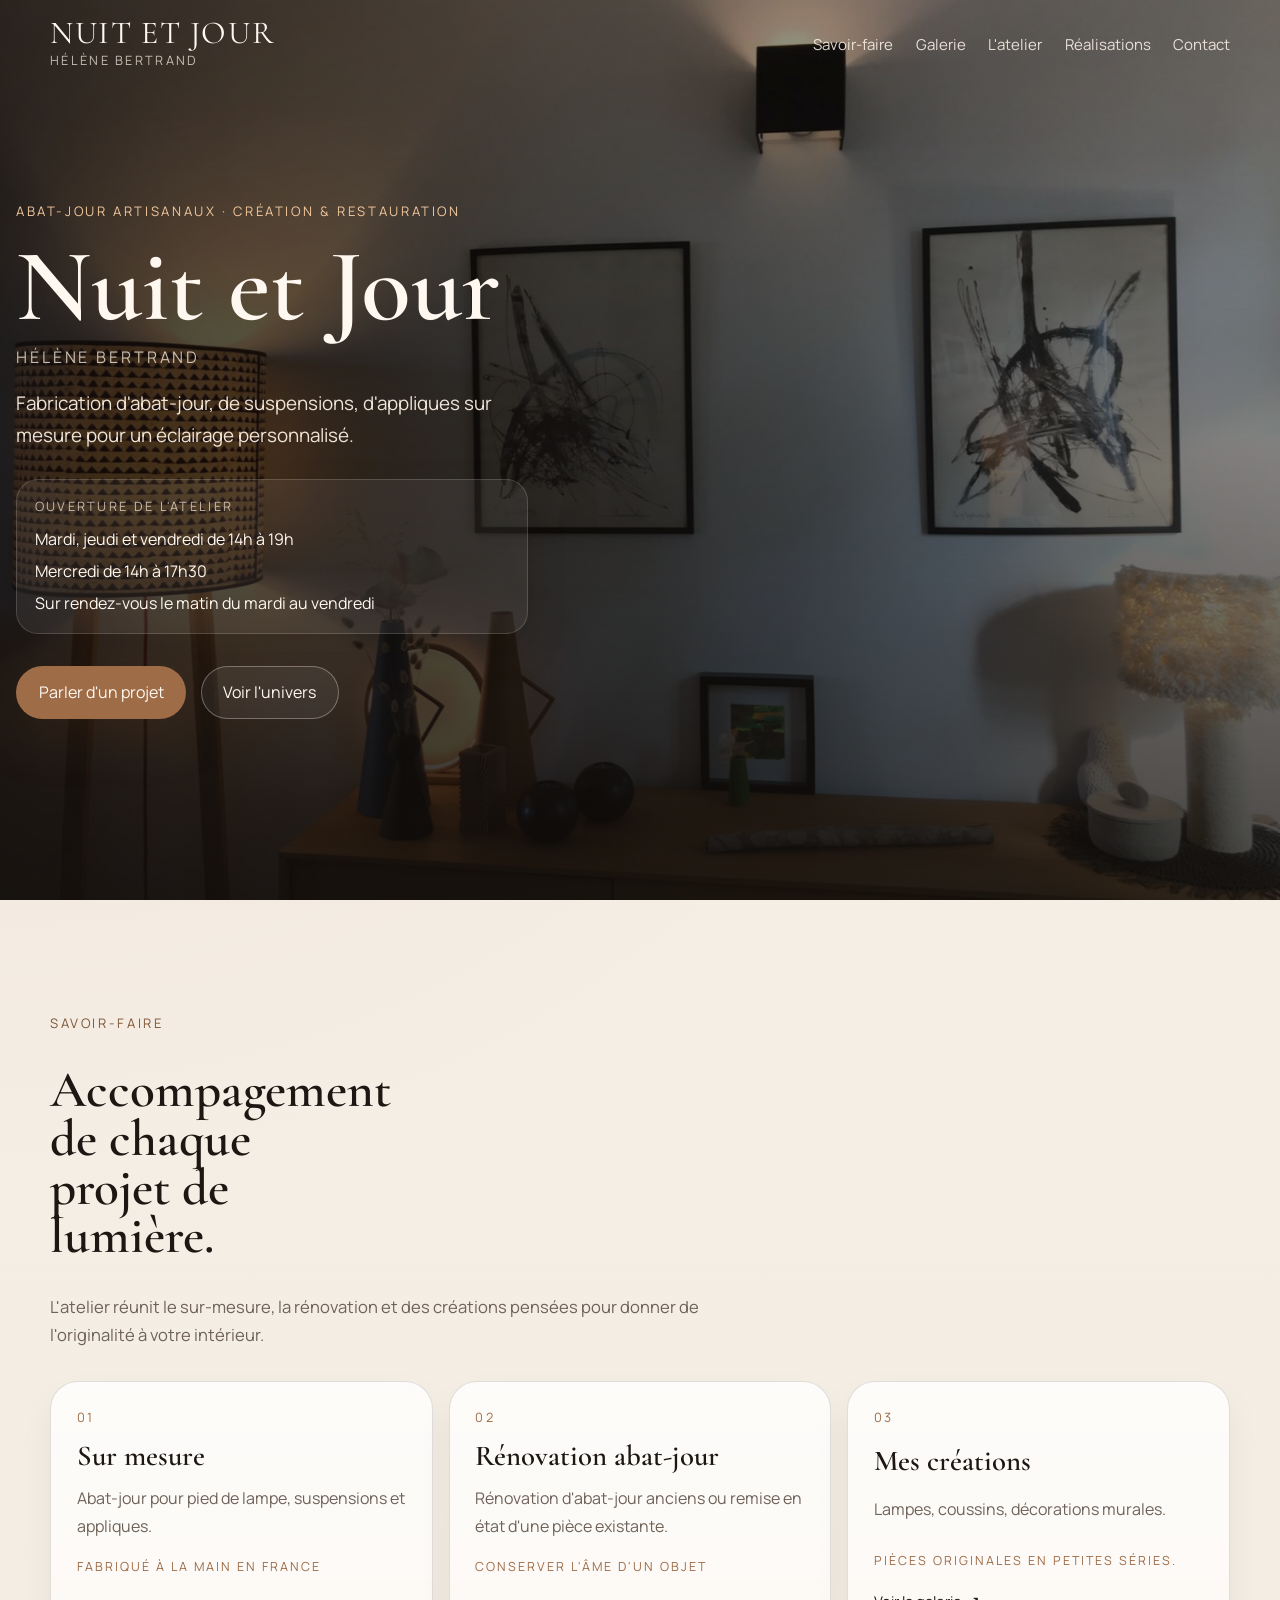
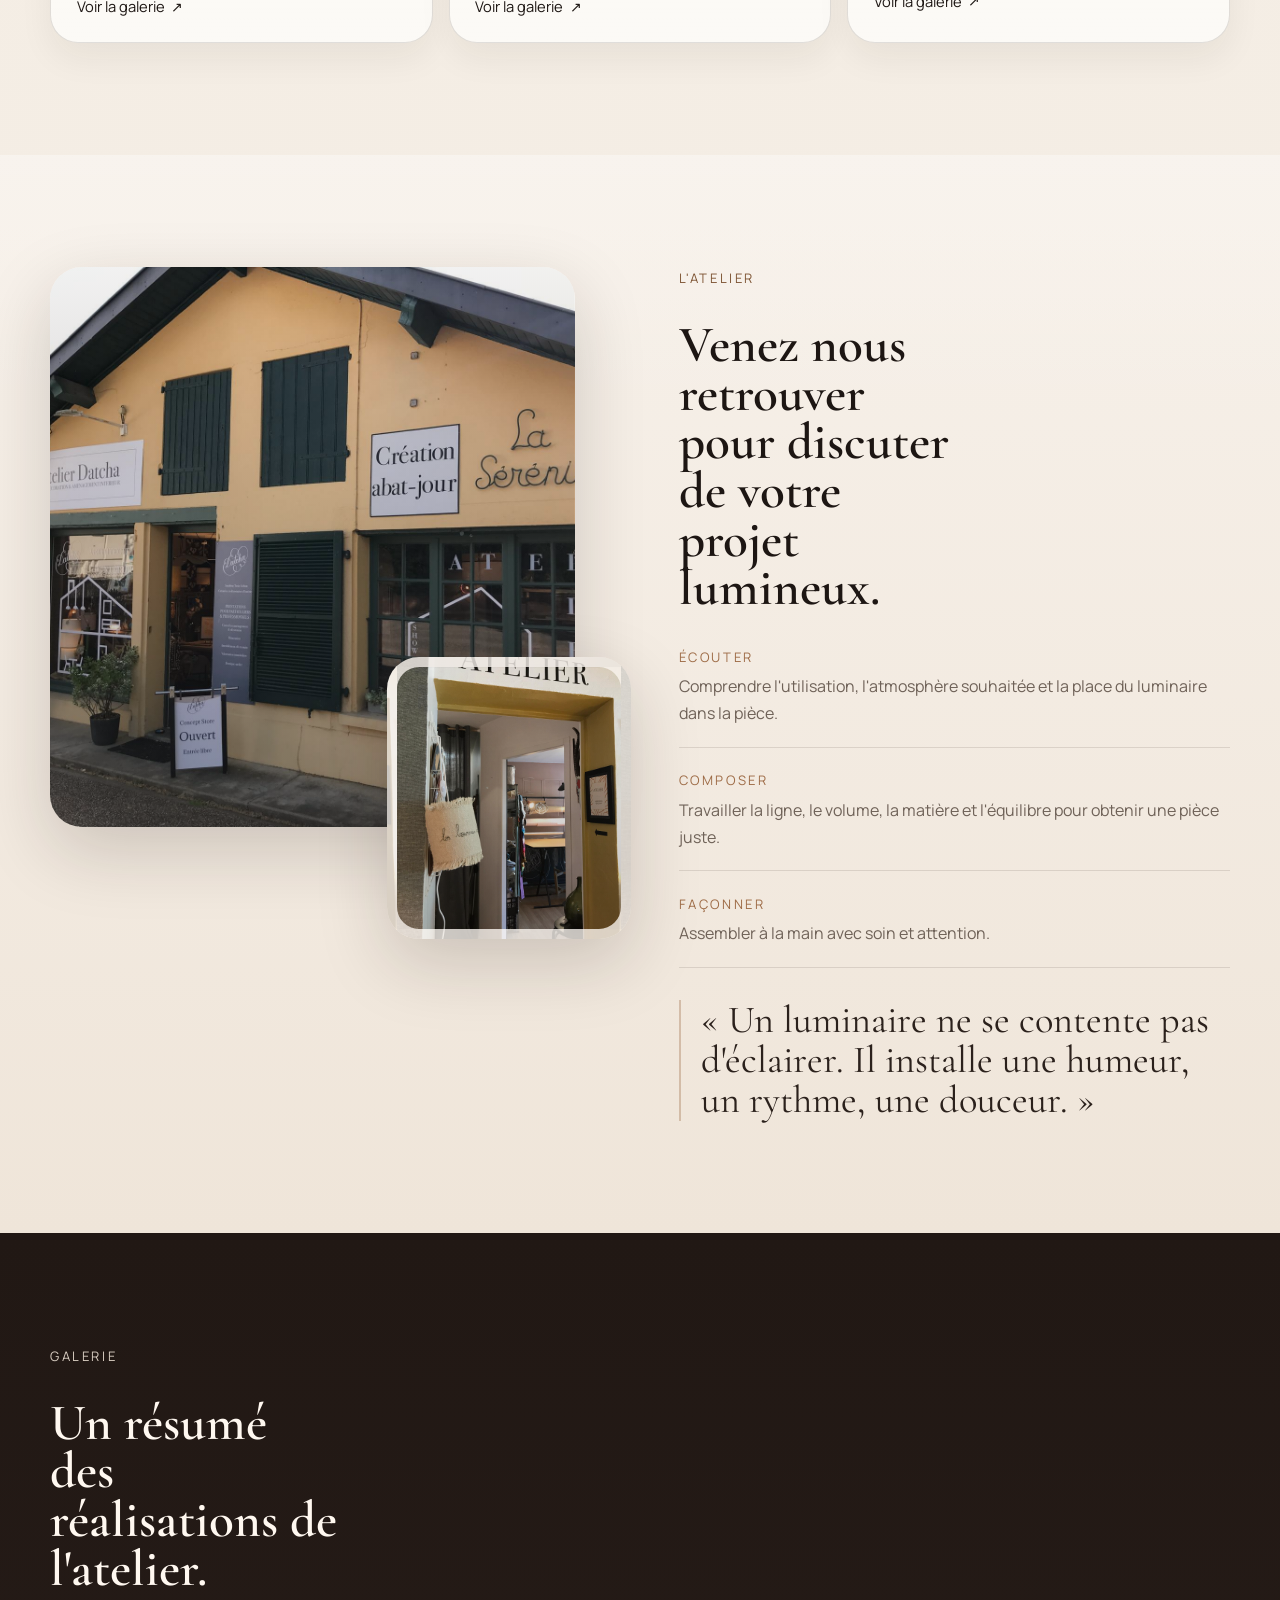
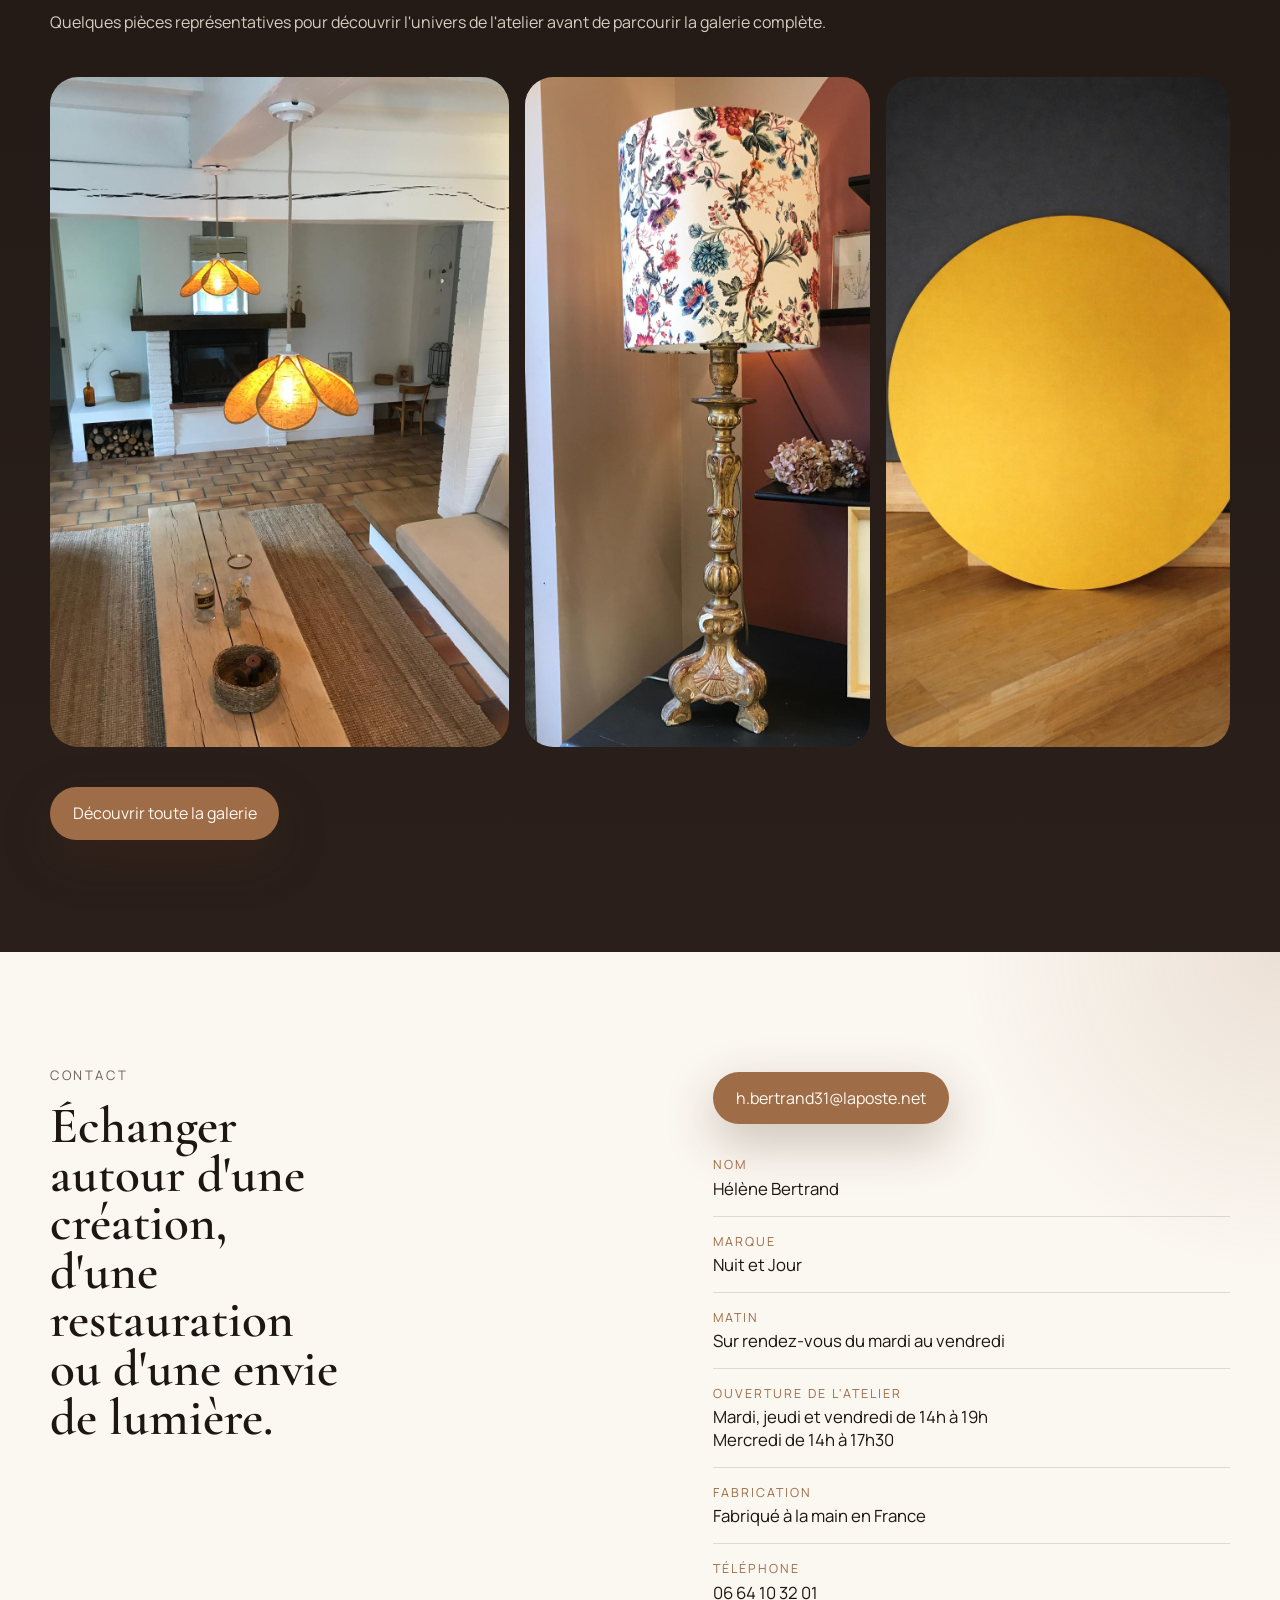
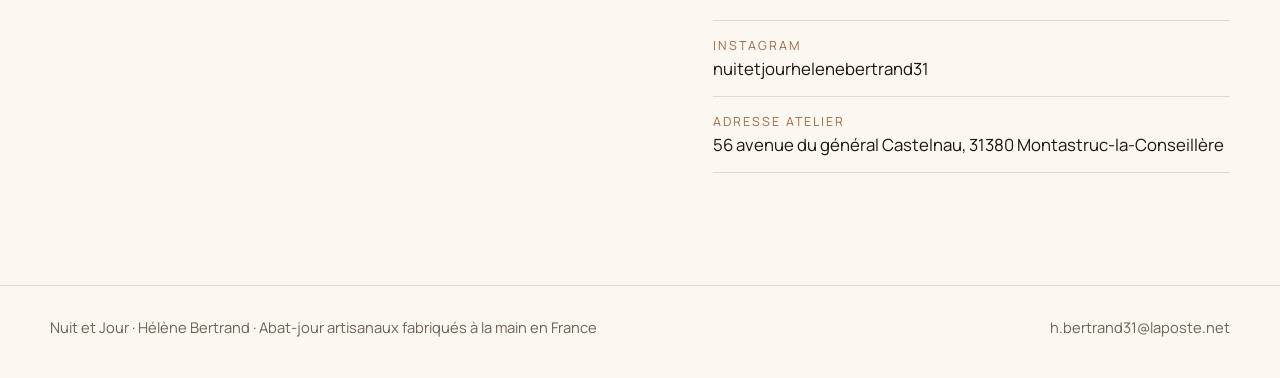
==== index.html @ a38e51ad "Premiere version du site" ====
﻿<!DOCTYPE html>
<html lang="fr">
<head>
  <meta charset="UTF-8">
  <meta name="viewport" content="width=device-width, initial-scale=1.0">
  <title>Nuit et Jour | Hélène Bertrand</title>
  <meta
    name="description"
    content="Nuit et Jour, l'atelier d'Hélène Bertrand. Abat-jour sur mesure pour pied de lampe, suspension et applique, rénovation d'abat-jour et créations artisanales fabriquées à la main en France."
  >
  <meta
    name="keywords"
    content="abat-jour artisanal, abat-jour sur mesure, applique sur mesure, suspension, rénovation abat-jour, Hélène Bertrand, Nuit et Jour, fabrication française"
  >
  <meta name="robots" content="index, follow">
  <meta name="author" content="Hélène Bertrand">
  <link rel="canonical" href="https://www.nuitetjour.fr/">
  <link rel="preconnect" href="https://fonts.googleapis.com">
  <link rel="preconnect" href="https://fonts.gstatic.com" crossorigin>
  <link
    href="https://fonts.googleapis.com/css2?family=Cormorant+Garamond:wght@400;500;600;700&family=Manrope:wght@400;500;600;700&display=swap"
    rel="stylesheet"
  >
  <meta property="og:locale" content="fr_FR">
  <meta property="og:type" content="website">
  <meta property="og:site_name" content="Nuit et Jour">
  <meta property="og:title" content="Nuit et Jour | Hélène Bertrand">
  <meta
    property="og:description"
    content="Abat-jour sur mesure, rénovation d'abat-jour et créations artisanales signés Hélène Bertrand, fabriqués à la main en France."
  >
  <meta property="og:url" content="https://www.nuitetjour.fr/">
  <meta
    property="og:image"
    content="https://images.unsplash.com/photo-1513694203232-719a280e022f?auto=format&fit=crop&w=1600&q=80"
  >
  <meta property="og:image:alt" content="Atelier et abat-jour artisanal par Nuit et Jour">
  <meta name="twitter:card" content="summary_large_image">
  <meta name="twitter:title" content="Nuit et Jour | Hélène Bertrand">
  <meta
    name="twitter:description"
    content="Abat-jour sur mesure, rénovation et créations artisanales par Hélène Bertrand pour l'atelier Nuit et Jour."
  >
  <meta
    name="twitter:image"
    content="https://images.unsplash.com/photo-1513694203232-719a280e022f?auto=format&fit=crop&w=1600&q=80"
  >
  <script type="application/ld+json">
    {
      "@context": "https://schema.org",
      "@type": "LocalBusiness",
      "name": "Nuit et Jour",
      "image": "https://images.unsplash.com/photo-1513694203232-719a280e022f?auto=format&fit=crop&w=1600&q=80",
      "description": "Atelier d'abat-jour artisanaux par Hélène Bertrand. Sur mesure, rénovation d'abat-jour et créations réalisées à la main en France.",
      "address": {
        "@type": "PostalAddress",
        "streetAddress": "56 avenue du général Castelnau",
        "postalCode": "31380",
        "addressLocality": "Montastruc-la-Conseillère",
        "addressCountry": "FR"
      },
      "founder": {
        "@type": "Person",
        "name": "Hélène Bertrand"
      },
      "email": "h.bertrand31@laposte.net",
      "url": "https://www.nuitetjour.fr/",
      "areaServed": "France"
    }
  </script>
  <link rel="stylesheet" href="styles.css">
</head>
<body>
  <header class="site-header" id="top">
    <div class="shell nav-shell">
      <a class="brand" href="#top" aria-label="Retour en haut de la page Nuit et Jour">
        <span class="brand-mark">Nuit et Jour</span>
        <span class="brand-meta">Hélène Bertrand</span>
      </a>

      <button
        class="menu-toggle"
        type="button"
        aria-expanded="false"
        aria-controls="site-nav"
        aria-label="Ouvrir le menu"
      >
        Menu
      </button>

      <nav class="site-nav" id="site-nav" aria-label="Navigation principale">
        <a href="#savoir-faire">Savoir-faire</a>
        <a href="rubriques.html">Galerie</a>
        <a href="#atelier">L'atelier</a>
        <a href="#realisations">Réalisations</a>
        <a href="#contact">Contact</a>
      </nav>
    </div>
  </header>

  <main>
    <section class="hero">
      <div class="hero-media" data-parallax></div>
      <div class="hero-overlay"></div>

      <div class="shell hero-shell">
        <div class="hero-copy" data-reveal>
          <p class="overline">Abat-jour artisanaux · Création & restauration</p>
          <h1>Nuit et Jour</h1>
          <p class="hero-name">Hélène Bertrand</p>
          <p class="hero-intro">
            Fabrication d'abat-jour, de suspensions, d'appliques sur mesure pour un éclairage personnalisé.
          </p>

          <div class="hero-hours" aria-label="Horaires de l'atelier">
            <p class="hero-hours-title">Ouverture de l'atelier</p>
            <p>Mardi, jeudi et vendredi de 14h à 19h</p>
            <p>Mercredi de 14h à 17h30</p>
            <p>Sur rendez-vous le matin du mardi au vendredi</p>
          </div>

          <div class="hero-actions">
            <a class="button button-primary" href="#contact">Parler d'un projet</a>
            <a class="button button-secondary" href="#realisations">Voir l'univers</a>
          </div>
        </div>

        <div class="hero-caption" data-reveal>
          <span>Fabriqué à la main en France</span>
          <span>Pièces uniques</span>
        </div>
      </div>
    </section>

    <section class="section intro" id="savoir-faire">
      <div class="shell intro-shell">
        <div class="section-heading" data-reveal>
          <p class="overline">Savoir-faire</p>
          <h2>Accompagement de chaque projet de lumière.</h2>
        </div>

        <div class="intro-copy" data-reveal>
          <p>
            L'atelier réunit le sur-mesure, la rénovation et des créations pensées
            pour donner de l'originalité à votre intérieur.
          </p>
        </div>

        <div class="service-grid">
          <article class="service-card" data-reveal>
            <span class="service-index">01</span>
            <h3>Sur mesure</h3>
            <p class="service-copy">Abat-jour pour pied de lampe, suspensions et appliques.</p>
            <p class="service-tag">Fabriqué à la main en France</p>
            <a class="service-link" href="rubriques.html">Voir la galerie</a>
          </article>

          <article class="service-card" data-reveal>
            <span class="service-index">02</span>
            <h3>Rénovation abat-jour</h3>
            <p class="service-copy">Rénovation d'abat-jour anciens ou remise en état d'une pièce existante.</p>
            <p class="service-tag">Conserver l'âme d'un objet</p>
            <a class="service-link" href="rubriques.html#renovation-abat-jour">Voir la galerie</a>
          </article>

          <article class="service-card" data-reveal>
            <span class="service-index">03</span>
            <h3>Mes créations</h3>
            <p class="service-copy">Lampes, coussins, décorations murales.</p>
            <p class="service-tag">Pièces originales en petites séries.</p>
            <a class="service-link" href="rubriques.html#lampe">Voir la galerie</a>
          </article>
        </div>
      </div>
    </section>

    <section class="section atelier" id="atelier">
      <div class="shell atelier-shell">
        <div class="atelier-visual" data-reveal>
          <div class="atelier-photo atelier-photo-main" data-parallax></div>
          <div class="atelier-photo atelier-photo-detail" data-parallax></div>
        </div>

        <div class="atelier-story">
          <div class="section-heading" data-reveal>
            <p class="overline">L'atelier</p>
            <h2>Venez nous retrouver pour discuter de votre projet lumineux.</h2>
          </div>

          <div class="atelier-steps">
            <article class="atelier-step" data-reveal>
              <span>Écouter</span>
              <p>Comprendre l'utilisation, l'atmosphère souhaitée et la place du luminaire dans la pièce.</p>
            </article>

            <article class="atelier-step" data-reveal>
              <span>Composer</span>
              <p>Travailler la ligne, le volume, la matière et l'équilibre pour obtenir une pièce juste.</p>
            </article>

            <article class="atelier-step" data-reveal>
              <span>Façonner</span>
              <p>Assembler à la main avec soin et attention.</p>
            </article>
          </div>

          <blockquote class="atelier-quote" data-reveal>
            « Un luminaire ne se contente pas d'éclairer. Il installe une humeur, un rythme, une douceur. »
          </blockquote>
        </div>
      </div>
    </section>

    <section class="section gallery-section" id="realisations">
      <div class="shell gallery-shell">
        <div class="section-heading" data-reveal>
          <p class="overline">Galerie</p>
          <h2>Un résumé des réalisations de l'atelier.</h2>
          <p class="section-note">
            Quelques pièces représentatives pour découvrir l'univers de l'atelier avant de parcourir la galerie complète.
          </p>
        </div>

        <div class="gallery-grid">
          <figure class="gallery-item gallery-item-large" data-reveal>
            <img
              src="assets/images/rubriques/sur-mesure/suspensions/03.jpg"
              alt="Deux suspensions textiles aux formes organiques dans une pièce lumineuse"
              width="1200"
              height="600"
              loading="lazy"
              decoding="async"
            >
            <figcaption>Des suspensions sur mesure qui sculptent la lumière et donnent un rythme à la pièce.</figcaption>
          </figure>

          <figure class="gallery-item" data-reveal>
            <img
              src="assets/images/rubriques/sur-mesure/abat-jour-pied-lampe/10.jpg"
              alt="Abat-jour floral sur un pied de lampe ancien doré"
              width="1060"
              height="600"
              loading="lazy"
              decoding="async"
            >
            <figcaption>Un abat-jour pour pied de lampe pensé comme une pièce décorative à part entière.</figcaption>
          </figure>

          <figure class="gallery-item" data-reveal>
            <img
              src="assets/images/rubriques/mes-creations/tableaux-en-tissus/04.jpg"
              alt="Grand tableau rond en tissu jaune posé contre un mur sombre"
              width="1024"
              height="536"
              loading="lazy"
              decoding="async"
            >
            <figcaption>Les décorations murales prolongent le travail de la matière au-delà de la lumière.</figcaption>
          </figure>
        </div>

        <div class="gallery-actions" data-reveal>
          <a class="button button-primary" href="rubriques.html">Découvrir toute la galerie</a>
        </div>
      </div>
    </section>

    <section class="section contact-section" id="contact">
      <div class="shell contact-shell">
        <div class="contact-copy" data-reveal>
          <p class="overline">Contact</p>
          <h2>Échanger autour d'une création, d'une restauration ou d'une envie de lumière.</h2>
        </div>

        <div class="contact-details" data-reveal>
          <a class="button button-primary" href="mailto:h.bertrand31@laposte.net">h.bertrand31@laposte.net</a>
          <dl class="contact-list">
            <div>
              <dt>Nom</dt>
              <dd>Hélène Bertrand</dd>
            </div>
            <div>
              <dt>Marque</dt>
              <dd>Nuit et Jour</dd>
            </div>
            <div>
              <dt>Matin</dt>
              <dd>Sur rendez-vous du mardi au vendredi</dd>
            </div>
            <div>
              <dt>Ouverture de l'atelier</dt>
              <dd>Mardi, jeudi et vendredi de 14h à 19h<br>Mercredi de 14h à 17h30</dd>
            </div>
            <div>
              <dt>Fabrication</dt>
              <dd>Fabriqué à la main en France</dd>
            </div>
            <div>
              <dt>Téléphone</dt>
              <dd>06 64 10 32 01</dd>
            </div>
            <div>
              <dt>Instagram</dt>
              <dd>nuitetjourhelenebertrand31</dd>
            </div>
            <div>
              <dt>Adresse atelier</dt>
              <dd>56 avenue du général Castelnau, 31380 Montastruc-la-Conseillère</dd>
            </div>
          </dl>
        </div>
      </div>
    </section>
  </main>

  <footer class="site-footer">
    <div class="shell footer-shell">
      <p>Nuit et Jour · Hélène Bertrand · Abat-jour artisanaux fabriqués à la main en France</p>
      <div class="footer-contact">
        <a href="mailto:h.bertrand31@laposte.net">h.bertrand31@laposte.net</a>
      </div>
    </div>
  </footer>

  <script src="script.js"></script>
</body>
</html>
---- styles.css ----
:root {
  --bg: #f4ede4;
  --bg-deep: #211814;
  --surface: #fbf7f1;
  --surface-soft: #efe5d6;
  --text: #1d1613;
  --muted: #6f6258;
  --line: rgba(53, 39, 29, 0.14);
  --line-strong: rgba(248, 238, 225, 0.18);
  --accent: #9e6c47;
  --accent-strong: #7f5636;
  --shadow: 0 24px 70px rgba(34, 23, 17, 0.18);
  --max-width: 1180px;
  --header-height: 88px;
}

* {
  box-sizing: border-box;
}

html {
  scroll-behavior: smooth;
}

body {
  margin: 0;
  font-family: "Manrope", sans-serif;
  color: var(--text);
  background:
    radial-gradient(circle at top left, rgba(179, 136, 88, 0.14), transparent 22%),
    linear-gradient(180deg, #f6efe6 0%, var(--bg) 38%, #f7f1ea 100%);
}

body.menu-open {
  overflow: hidden;
}

img {
  display: block;
  width: 100%;
}

a {
  color: inherit;
  text-decoration: none;
}

button {
  font: inherit;
}

.shell {
  width: min(calc(100% - 2rem), var(--max-width));
  margin: 0 auto;
}

.site-header {
  position: fixed;
  inset: 0 0 auto;
  z-index: 20;
  transition: background 220ms ease, box-shadow 220ms ease, border-color 220ms ease;
}

.site-header.is-scrolled {
  background: rgba(28, 21, 17, 0.78);
  backdrop-filter: blur(18px);
  box-shadow: 0 10px 32px rgba(22, 17, 14, 0.18);
  border-bottom: 1px solid rgba(255, 248, 238, 0.08);
}

.nav-shell {
  min-height: var(--header-height);
  display: flex;
  align-items: center;
  justify-content: space-between;
  gap: 1.5rem;
}

.brand {
  display: inline-flex;
  flex-direction: column;
  gap: 0.2rem;
  color: #fff9f1;
}

.brand-mark {
  font-family: "Cormorant Garamond", serif;
  font-size: 2rem;
  line-height: 0.9;
  letter-spacing: 0.05em;
  text-transform: uppercase;
}

.brand-meta {
  font-size: 0.8rem;
  letter-spacing: 0.18em;
  text-transform: uppercase;
  color: rgba(255, 244, 231, 0.72);
}

.site-nav {
  display: flex;
  align-items: center;
  gap: 1.4rem;
  color: rgba(255, 246, 236, 0.86);
  font-size: 0.94rem;
}

.site-nav a {
  position: relative;
}

.site-nav a::after {
  content: "";
  position: absolute;
  left: 0;
  bottom: -0.35rem;
  width: 100%;
  height: 1px;
  background: currentColor;
  transform: scaleX(0);
  transform-origin: left;
  transition: transform 180ms ease;
}

.site-nav a:hover::after,
.site-nav a:focus-visible::after {
  transform: scaleX(1);
}

.site-nav a[aria-current="page"] {
  color: #fff9f1;
  font-weight: 600;
}

.site-nav a[aria-current="page"]::after {
  transform: scaleX(1);
}

.menu-toggle {
  display: none;
  border: 1px solid rgba(255, 246, 236, 0.28);
  background: transparent;
  color: #fff9f1;
  border-radius: 999px;
  padding: 0.75rem 1rem;
}

.hero {
  position: relative;
  min-height: 100svh;
  display: flex;
  align-items: flex-end;
  color: #fff8f0;
  overflow: clip;
  background: #221915;
}

.hero-media,
.hero-overlay {
  position: absolute;
  inset: 0;
}

.hero-media {
  background:
    linear-gradient(90deg, rgba(19, 14, 12, 0.74) 0%, rgba(19, 14, 12, 0.42) 42%, rgba(19, 14, 12, 0.18) 100%),
    url("assets/images/hero/hero-background-atelier.jpg") center/cover;
  transform: scale(1.06);
  transform-origin: center;
  will-change: transform;
}

.hero-overlay {
  background:
    linear-gradient(180deg, rgba(18, 14, 11, 0.18) 0%, rgba(18, 14, 11, 0.28) 28%, rgba(18, 14, 11, 0.72) 100%),
    radial-gradient(circle at top right, rgba(201, 156, 107, 0.16), transparent 24%);
}

.hero-shell {
  position: relative;
  z-index: 1;
  width: min(calc(100% - 2rem), 1280px);
  padding-top: calc(var(--header-height) + 3rem);
  padding-bottom: 3rem;
  min-height: 100svh;
  display: grid;
  align-content: space-between;
}

.hero-copy {
  max-width: 640px;
  padding-top: 4rem;
}

.overline {
  margin: 0 0 1rem;
  font-size: 0.82rem;
  letter-spacing: 0.2em;
  text-transform: uppercase;
  color: var(--accent-strong);
}

.hero .overline,
.gallery-section .overline,
.rubrique-cta .overline {
  color: #f1c79d;
}

h1,
h2,
h3 {
  margin: 0;
  font-family: "Cormorant Garamond", serif;
  font-weight: 600;
  line-height: 0.95;
}

h1 {
  margin-top: 0.35rem;
  max-width: none;
  font-size: clamp(3.4rem, 8vw, 7rem);
}

h2 {
  font-size: clamp(2.4rem, 4vw, 4.1rem);
  max-width: 12ch;
}

h3 {
  font-size: 1.8rem;
}

p {
  margin: 0;
  line-height: 1.7;
}

.hero-intro {
  margin-top: 1rem;
  max-width: 34rem;
  font-size: 1.18rem;
  color: rgba(255, 244, 231, 0.92);
}

.hero-name {
  margin-top: 0.5rem;
  font-size: 1rem;
  letter-spacing: 0.18em;
  text-transform: uppercase;
  color: rgba(255, 244, 231, 0.74);
}

.hero-body {
  margin-top: 1.5rem;
  max-width: 38rem;
  font-size: 1.02rem;
  color: rgba(255, 244, 231, 0.84);
}

.hero-hours {
  margin-top: 1.75rem;
  display: grid;
  gap: 0.3rem;
  max-width: 32rem;
  padding: 1rem 1.1rem;
  border: 1px solid rgba(255, 244, 231, 0.16);
  border-radius: 22px;
  background: rgba(255, 248, 240, 0.06);
  box-shadow: 0 18px 44px rgba(18, 14, 11, 0.12);
}

.hero-hours-title {
  margin-bottom: 0.2rem;
  font-size: 0.8rem;
  letter-spacing: 0.18em;
  text-transform: uppercase;
  color: rgba(255, 244, 231, 0.7);
}

.hero-actions {
  margin-top: 2rem;
  display: flex;
  gap: 0.9rem;
  flex-wrap: wrap;
}

.button {
  display: inline-flex;
  align-items: center;
  justify-content: center;
  min-height: 52px;
  padding: 0.9rem 1.35rem;
  border-radius: 999px;
  border: 1px solid transparent;
  transition: transform 180ms ease, background 180ms ease, border-color 180ms ease, color 180ms ease;
}

.button:hover,
.button:focus-visible {
  transform: translateY(-2px);
}

.button-primary {
  color: #fff8f0;
  background: var(--accent);
  box-shadow: 0 18px 50px rgba(80, 47, 24, 0.28);
}

.button-primary:hover,
.button-primary:focus-visible {
  background: var(--accent-strong);
}

.button-secondary {
  color: #fff8f0;
  border-color: rgba(255, 244, 231, 0.32);
  background: rgba(255, 250, 244, 0.06);
}

.button-secondary:hover,
.button-secondary:focus-visible {
  background: rgba(255, 250, 244, 0.14);
}

.hero-caption {
  display: flex;
  flex-wrap: wrap;
  gap: 1rem 2rem;
  padding-top: 2rem;
  border-top: 1px solid rgba(255, 244, 231, 0.18);
  color: rgba(255, 244, 231, 0.74);
  text-transform: uppercase;
  letter-spacing: 0.16em;
  font-size: 0.78rem;
}

.section {
  position: relative;
  padding: 7rem 0;
}

.section-heading {
  display: grid;
  gap: 1rem;
}

.intro-shell {
  display: grid;
  gap: 2rem;
}

.intro-copy {
  max-width: 44rem;
  color: var(--muted);
  font-size: 1.04rem;
}

.service-grid {
  display: grid;
  grid-template-columns: repeat(3, minmax(0, 1fr));
  gap: 1rem;
}

.service-card {
  display: grid;
  gap: 1rem;
  align-items: start;
  min-height: 100%;
  padding: 1.6rem;
  border: 1px solid var(--line);
  border-radius: 28px;
  background:
    linear-gradient(180deg, rgba(255, 255, 255, 0.62), rgba(255, 255, 255, 0.32)),
    var(--surface);
  box-shadow: 0 16px 34px rgba(40, 26, 18, 0.06);
}

.service-index {
  font-size: 0.8rem;
  letter-spacing: 0.2em;
  text-transform: uppercase;
  color: var(--accent);
}

.service-copy,
.atelier-step p,
.section-note,
.contact-copy p,
.contact-note,
.gallery-item figcaption {
  color: var(--muted);
}

.service-tag {
  margin-top: auto;
  font-size: 0.78rem;
  letter-spacing: 0.16em;
  text-transform: uppercase;
  color: var(--accent);
}

.service-link {
  display: inline-flex;
  align-items: center;
  gap: 0.4rem;
  margin-top: 0.2rem;
  font-size: 0.92rem;
  color: var(--text);
}

.service-link::after {
  content: "↗";
  font-size: 0.88rem;
}

.atelier {
  background:
    linear-gradient(180deg, rgba(255, 255, 255, 0.18), transparent 24%),
    linear-gradient(180deg, #f7f1ea 0%, #efe5d9 100%);
}

.atelier-shell {
  display: grid;
  grid-template-columns: minmax(0, 1fr) minmax(0, 0.95fr);
  gap: 3rem;
  align-items: start;
}

.atelier-visual {
  position: sticky;
  top: calc(var(--header-height) + 1.5rem);
  min-height: 42rem;
}

.atelier-photo {
  position: absolute;
  background-size: cover;
  background-position: center;
  border-radius: 32px;
  box-shadow: var(--shadow);
  will-change: transform;
}

.atelier-photo-main {
  inset: 0 3.5rem 7rem 0;
  background-image:
    linear-gradient(180deg, rgba(26, 18, 14, 0.06), rgba(26, 18, 14, 0.34)),
    url("assets/images/atelier/atelier-exterieur.jpg");
  background-position: center;
}

.atelier-photo-detail {
  right: 0;
  bottom: 0;
  width: 42%;
  height: 42%;
  background-image:
    linear-gradient(180deg, rgba(29, 19, 14, 0.08), rgba(29, 19, 14, 0.26)),
    url("assets/images/atelier/atelier-interieur.jpg");
  background-position: center;
  border: 10px solid rgba(251, 247, 241, 0.78);
}

.atelier-story {
  display: grid;
  gap: 2rem;
}

.atelier-steps {
  display: grid;
  gap: 1.3rem;
}

.atelier-step {
  padding-bottom: 1.2rem;
  border-bottom: 1px solid rgba(53, 39, 29, 0.12);
}

.atelier-step span {
  display: inline-block;
  margin-bottom: 0.45rem;
  font-size: 0.82rem;
  letter-spacing: 0.2em;
  text-transform: uppercase;
  color: var(--accent);
}

.atelier-quote {
  margin: 0;
  padding-left: 1.25rem;
  border-left: 2px solid rgba(158, 108, 71, 0.35);
  font-family: "Cormorant Garamond", serif;
  font-size: clamp(1.9rem, 3vw, 2.8rem);
  line-height: 1.05;
  color: #2b211c;
}

.gallery-section {
  background: linear-gradient(180deg, #211814 0%, #2a1f1b 100%);
  color: #fff8f0;
}

.gallery-section .overline,
.gallery-section .section-note,
.gallery-item figcaption {
  color: rgba(255, 244, 231, 0.82);
}

.gallery-shell {
  display: grid;
  gap: 2.5rem;
}

.gallery-actions {
  display: flex;
  justify-content: flex-start;
}

.gallery-grid {
  display: grid;
  grid-template-columns: 1.2fr 0.9fr 0.9fr;
  gap: 1rem;
  align-items: stretch;
}

.gallery-item {
  margin: 0;
  overflow: hidden;
  border-radius: 28px;
  background: rgba(255, 255, 255, 0.04);
}

.gallery-item img {
  height: 100%;
  min-height: 22rem;
  object-fit: cover;
  transition: transform 500ms ease;
}

.gallery-item:hover img {
  transform: scale(1.04);
}

.gallery-item figcaption {
  padding: 1rem 0.25rem 0;
  font-size: 0.95rem;
}

.gallery-item-large img {
  min-height: 34rem;
}

.contact-section {
  background:
    radial-gradient(circle at top right, rgba(158, 108, 71, 0.16), transparent 20%),
    var(--surface);
}

.contact-shell {
  display: grid;
  grid-template-columns: 1.1fr 0.9fr;
  gap: 2rem;
  align-items: start;
}

.contact-details {
  padding-top: 0.5rem;
}

.contact-list {
  margin: 2rem 0 0;
  display: grid;
  gap: 1rem;
}

.contact-list div {
  padding-bottom: 1rem;
  border-bottom: 1px solid var(--line);
}

.contact-list dt {
  margin-bottom: 0.2rem;
  font-size: 0.78rem;
  letter-spacing: 0.16em;
  text-transform: uppercase;
  color: var(--accent);
}

.contact-list dd {
  margin: 0;
  font-size: 1.05rem;
}

.contact-note {
  margin-top: 1.2rem;
  font-size: 0.95rem;
}

.site-footer {
  padding: 1.8rem 0 2.4rem;
  background: var(--surface);
  border-top: 1px solid var(--line);
}

.footer-shell {
  display: flex;
  align-items: center;
  justify-content: space-between;
  gap: 1rem;
  color: var(--muted);
  font-size: 0.92rem;
}

.footer-contact {
  display: flex;
  flex-direction: column;
  align-items: flex-end;
  gap: 0.35rem;
  text-align: right;
}

.footer-contact p {
  margin: 0;
  max-width: 28rem;
}

.rubriques-page {
  background:
    radial-gradient(circle at top left, rgba(170, 126, 84, 0.15), transparent 22%),
    linear-gradient(180deg, #f7f1ea 0%, #f3eadf 40%, #f8f4ef 100%);
}

.rubriques-page .site-header {
  background: rgba(28, 21, 17, 0.82);
  backdrop-filter: blur(18px);
  box-shadow: 0 10px 32px rgba(22, 17, 14, 0.18);
  border-bottom: 1px solid rgba(255, 248, 238, 0.08);
}

.rubrique-hero {
  padding: calc(var(--header-height) + 4rem) 0 4rem;
}

.rubrique-hero-shell {
  display: grid;
  grid-template-columns: minmax(0, 1.2fr) minmax(320px, 0.8fr);
  gap: 2rem;
  align-items: end;
}

.breadcrumb {
  margin-bottom: 1rem;
  color: var(--muted);
  font-size: 0.95rem;
}

.breadcrumb a {
  text-decoration: underline;
  text-decoration-color: rgba(29, 22, 19, 0.2);
  text-underline-offset: 0.18rem;
}

.rubrique-copy {
  display: grid;
  gap: 0.9rem;
}

.rubrique-subtitle {
  font-size: clamp(1.15rem, 2vw, 1.45rem);
  color: var(--accent-strong);
}

.rubrique-intro {
  max-width: 40rem;
  color: var(--muted);
  font-size: 1.04rem;
}

.rubrique-flags {
  display: flex;
  flex-wrap: wrap;
  gap: 0.8rem;
  margin-top: 0.5rem;
}

.rubrique-flags span,
.rubrique-panel-label,
.rubrique-nav-title {
  letter-spacing: 0.16em;
  text-transform: uppercase;
}

.rubrique-flags span {
  padding: 0.72rem 0.95rem;
  border-radius: 999px;
  background: rgba(255, 255, 255, 0.6);
  border: 1px solid rgba(53, 39, 29, 0.08);
  font-size: 0.76rem;
}

.rubrique-panel {
  display: grid;
  gap: 0.9rem;
  padding: 1.5rem;
  border-radius: 28px;
  background: linear-gradient(180deg, rgba(35, 27, 22, 0.96), rgba(43, 31, 25, 0.92));
  color: rgba(255, 248, 240, 0.88);
  box-shadow: var(--shadow);
}

.rubrique-panel-label {
  font-size: 0.76rem;
  color: rgba(255, 244, 231, 0.62);
}

.rubrique-content {
  padding-top: 1rem;
}

.rubrique-layout {
  display: grid;
  grid-template-columns: minmax(230px, 0.34fr) minmax(0, 1fr);
  gap: 2rem;
  align-items: start;
}

.rubrique-nav {
  position: sticky;
  grid-column: 1;
  grid-row: 1 / span 20;
  top: calc(var(--header-height) + 1.5rem);
  display: grid;
  gap: 1.2rem;
  max-height: calc(100vh - var(--header-height) - 3rem);
  overflow-y: auto;
  padding: 1.3rem;
  border-radius: 24px;
  background: rgba(255, 255, 255, 0.58);
  border: 1px solid rgba(53, 39, 29, 0.08);
  scrollbar-width: thin;
  scrollbar-color: rgba(127, 86, 54, 0.42) transparent;
}

.rubrique-nav-group {
  display: grid;
  gap: 0.55rem;
}

.rubrique-nav-title {
  margin: 0;
  font-size: 0.75rem;
  color: var(--accent);
}

.rubrique-nav a,
.rubrique-nav span {
  color: var(--muted);
}

.rubrique-nav a {
  transition: color 180ms ease, transform 180ms ease;
}

.rubrique-nav a.is-active {
  color: var(--text);
  font-weight: 600;
  transform: translateX(0.2rem);
}

.rubrique-nav a:hover,
.rubrique-nav a:focus-visible {
  color: var(--accent-strong);
}

.rubrique-gallery-block {
  display: grid;
  grid-column: 2;
  gap: 2rem;
  scroll-margin-top: calc(var(--header-height) + 2rem);
}

.rubrique-gallery-block-separated {
  margin-top: 1rem;
  padding-top: 4rem;
  border-top: 1px solid rgba(53, 39, 29, 0.12);
}

.rubrique-gallery {
  columns: 3 18rem;
  column-gap: 1rem;
}

.rubrique-item {
  margin: 0;
  break-inside: avoid;
  margin-bottom: 1rem;
  border-radius: 28px;
  overflow: hidden;
  background: rgba(255, 255, 255, 0.64);
  box-shadow: 0 16px 34px rgba(40, 26, 18, 0.07);
}

.rubrique-item img {
  display: block;
  width: 100%;
  height: auto;
  background: #e8ddd1;
  transition: transform 450ms ease, filter 450ms ease;
}

.rubrique-item figcaption {
  padding: 0.95rem 1rem 1.05rem;
  color: var(--muted);
  font-size: 0.95rem;
}

.rubrique-item:hover img,
.rubrique-item:focus-within img {
  transform: scale(1.02);
  filter: saturate(1.03);
}

.rubrique-item-featured {
  position: relative;
}

.rubrique-item-featured figcaption {
  padding: 0.95rem 1rem 1.05rem;
  color: var(--muted);
  background: rgba(255, 255, 255, 0.96);
  margin-top: 0;
  position: static;
  z-index: auto;
  min-height: 0;
}

.rubrique-item-square img {
  aspect-ratio: 1 / 1;
  object-fit: cover;
}

.rubrique-cta {
  background: linear-gradient(180deg, rgba(33, 24, 20, 0.98), rgba(45, 32, 27, 0.98));
  color: #fff8f0;
}

.rubrique-cta .overline {
  color: rgba(255, 244, 231, 0.66);
}

.rubrique-cta-shell {
  display: flex;
  align-items: center;
  justify-content: space-between;
  gap: 1.5rem;
}

.rubrique-cta-shell h2 {
  max-width: 12ch;
}

.rubrique-cta-actions {
  display: flex;
  gap: 0.9rem;
  flex-wrap: wrap;
}

.button-secondary-dark {
  border-color: rgba(255, 244, 231, 0.22);
}

[data-reveal] {
  opacity: 0;
  transform: translateY(26px);
  transition: opacity 700ms ease, transform 700ms ease;
  transition-delay: var(--reveal-delay, 0ms);
}

[data-reveal].is-visible {
  opacity: 1;
  transform: translateY(0);
}

@media (prefers-reduced-motion: reduce) {
  html {
    scroll-behavior: auto;
  }

  * {
    animation: none !important;
    transition: none !important;
  }

  [data-reveal] {
    opacity: 1;
    transform: none;
  }

  .hero-media,
  .atelier-photo {
    transform: none !important;
  }
}

@media (max-width: 980px) {
  .atelier-shell,
  .contact-shell,
  .gallery-grid,
  .service-grid,
  .rubrique-hero-shell,
  .rubrique-layout,
  .rubrique-cta-shell {
    grid-template-columns: 1fr;
  }

  .rubrique-cta-shell {
    display: grid;
  }

  .atelier-visual {
    position: relative;
    top: 0;
    min-height: 28rem;
  }

  .gallery-item-large img,
  .gallery-item img {
    min-height: 24rem;
  }

  .rubrique-nav {
    position: relative;
    grid-column: auto;
    grid-row: auto;
    top: 0;
    max-height: none;
    overflow: visible;
  }

  .rubrique-gallery {
    columns: 2 16rem;
  }

  .rubrique-gallery-block {
    grid-column: auto;
  }
}

@media (max-width: 760px) {
  :root {
    --header-height: 78px;
  }

  .menu-toggle {
    display: inline-flex;
    align-items: center;
    justify-content: center;
    margin-left: auto;
  }

  .site-nav {
    position: absolute;
    top: calc(100% + 0.75rem);
    left: 1rem;
    right: 1rem;
    display: grid;
    gap: 0.9rem;
    padding: 1.1rem;
    border-radius: 24px;
    background: rgba(28, 21, 17, 0.94);
    border: 1px solid rgba(255, 246, 236, 0.1);
    transform: translateY(-0.75rem);
    opacity: 0;
    pointer-events: none;
    transition: opacity 180ms ease, transform 180ms ease;
  }

  .site-header.menu-open .site-nav {
    opacity: 1;
    pointer-events: auto;
    transform: translateY(0);
  }

  .hero-shell {
    padding-bottom: 2rem;
  }

  .hero-copy {
    padding-top: 2rem;
  }

  .hero-signature {
    font-size: clamp(3rem, 16vw, 5.6rem);
  }

  h1 {
    max-width: 10ch;
    font-size: clamp(2.8rem, 13vw, 4.3rem);
  }

  h2 {
    max-width: 12ch;
  }

  .section {
    padding: 5rem 0;
  }

  .service-card {
    padding: 1.3rem;
  }

  .rubrique-hero {
    padding-top: calc(var(--header-height) + 2.5rem);
  }

  .rubrique-gallery {
    columns: 1;
  }

  .atelier-visual {
    min-height: 24rem;
  }

  .atelier-photo-main {
    inset: 0 2.5rem 5rem 0;
  }

  .atelier-photo-detail {
    width: 46%;
    height: 42%;
  }

  .footer-shell {
    flex-direction: column;
    align-items: flex-start;
  }

  .footer-contact {
    align-items: flex-start;
    text-align: left;
  }
}
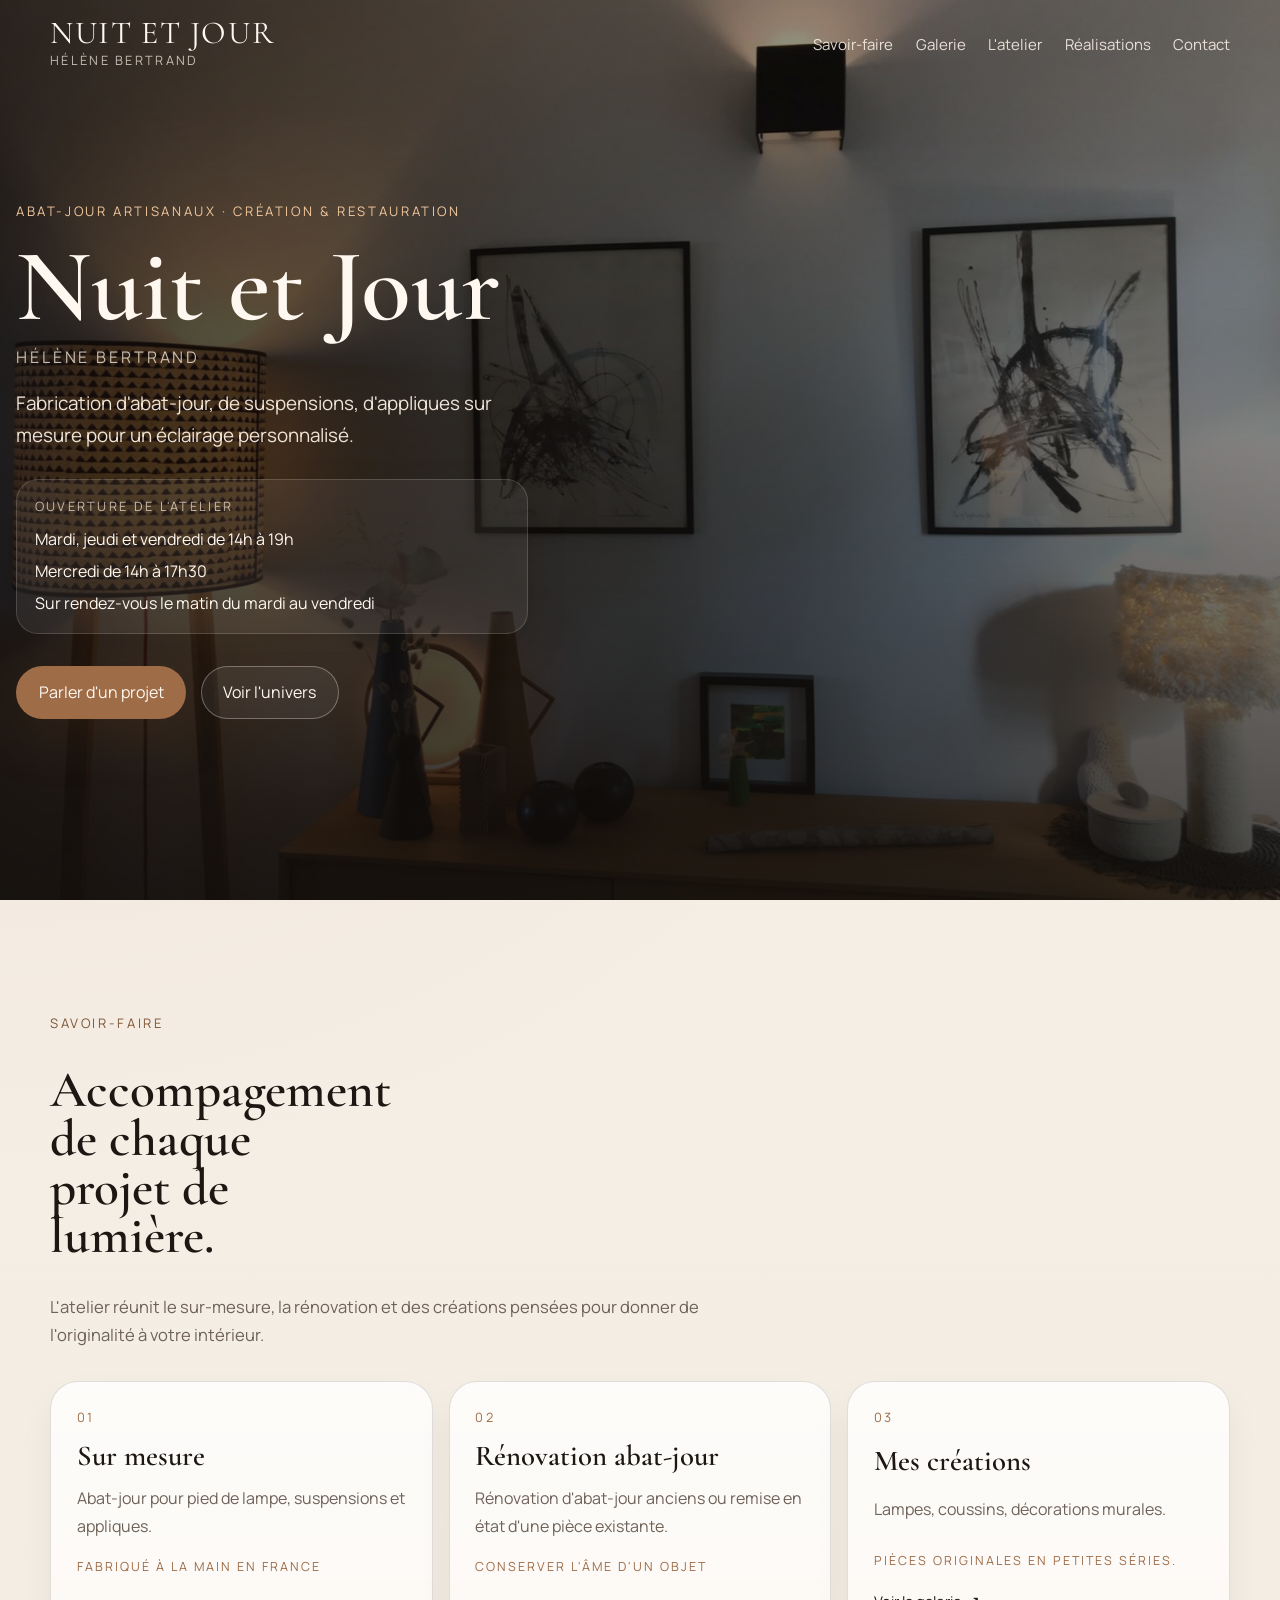
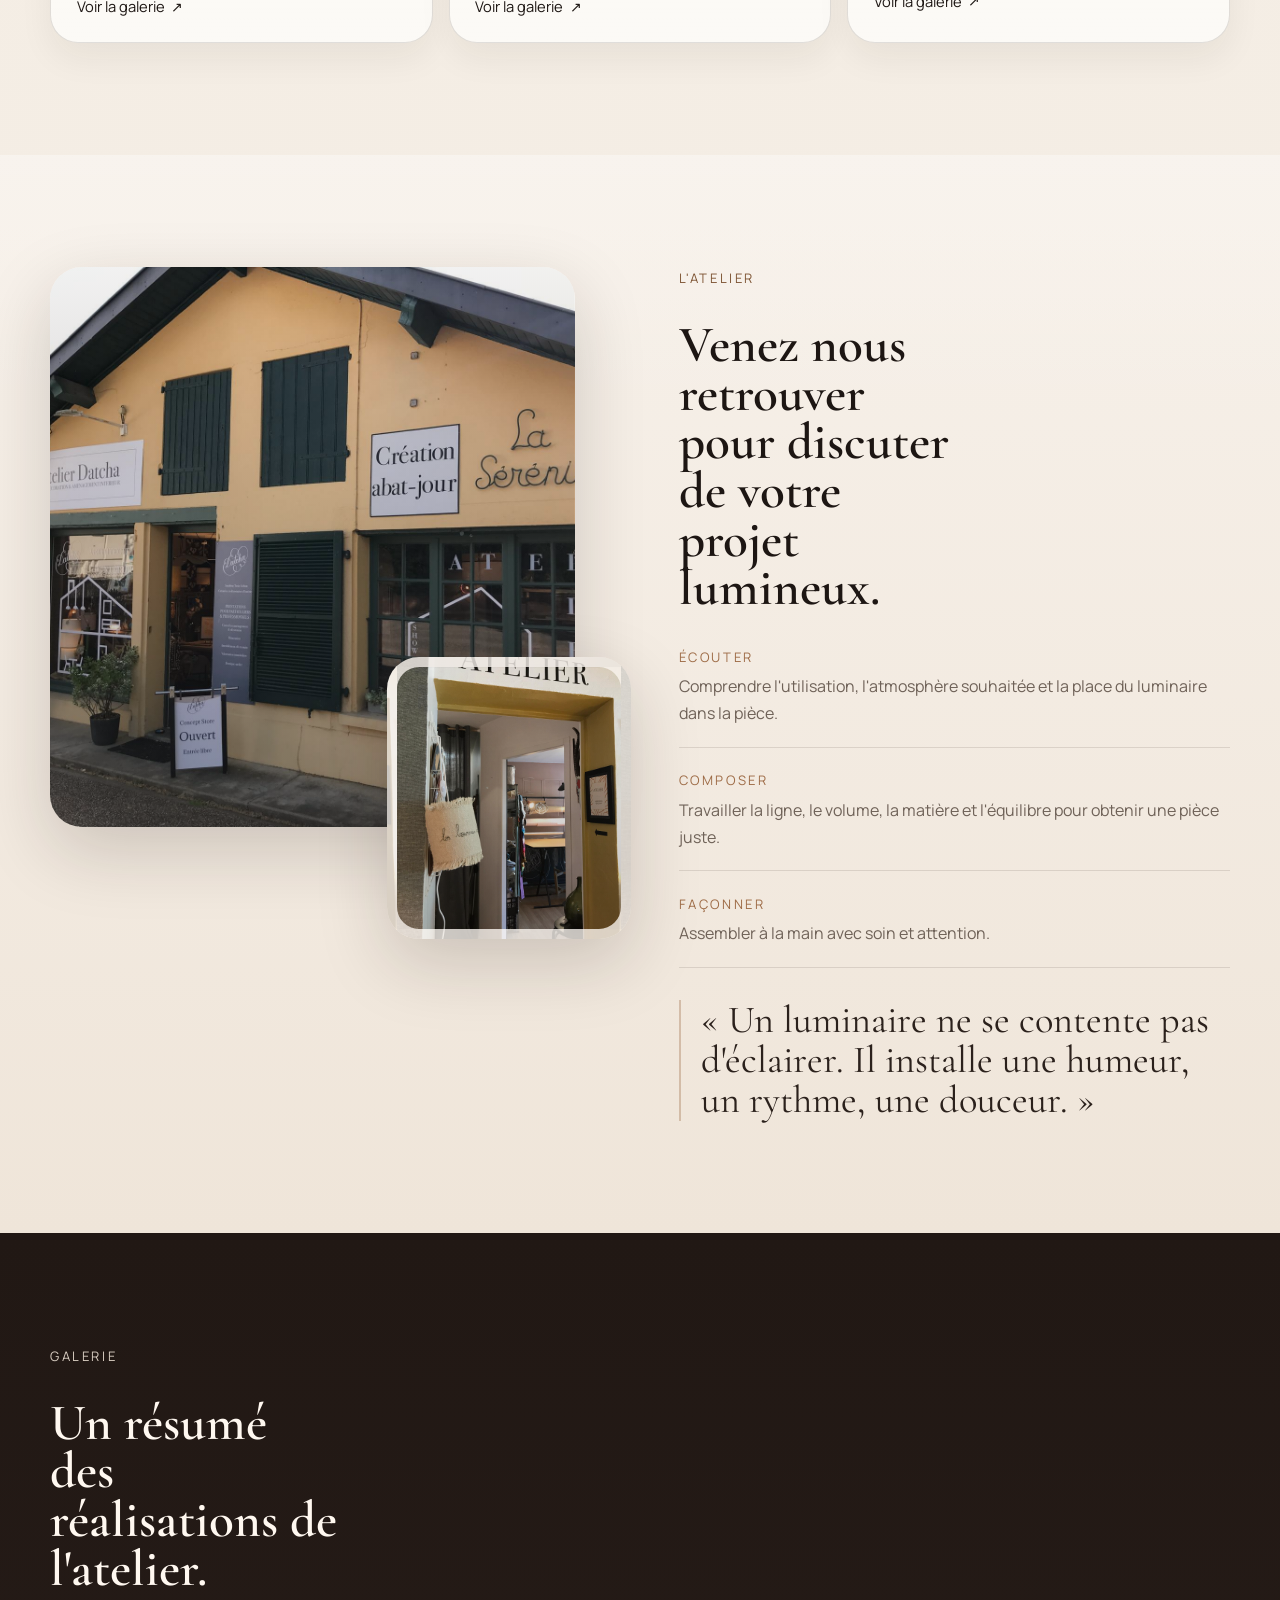
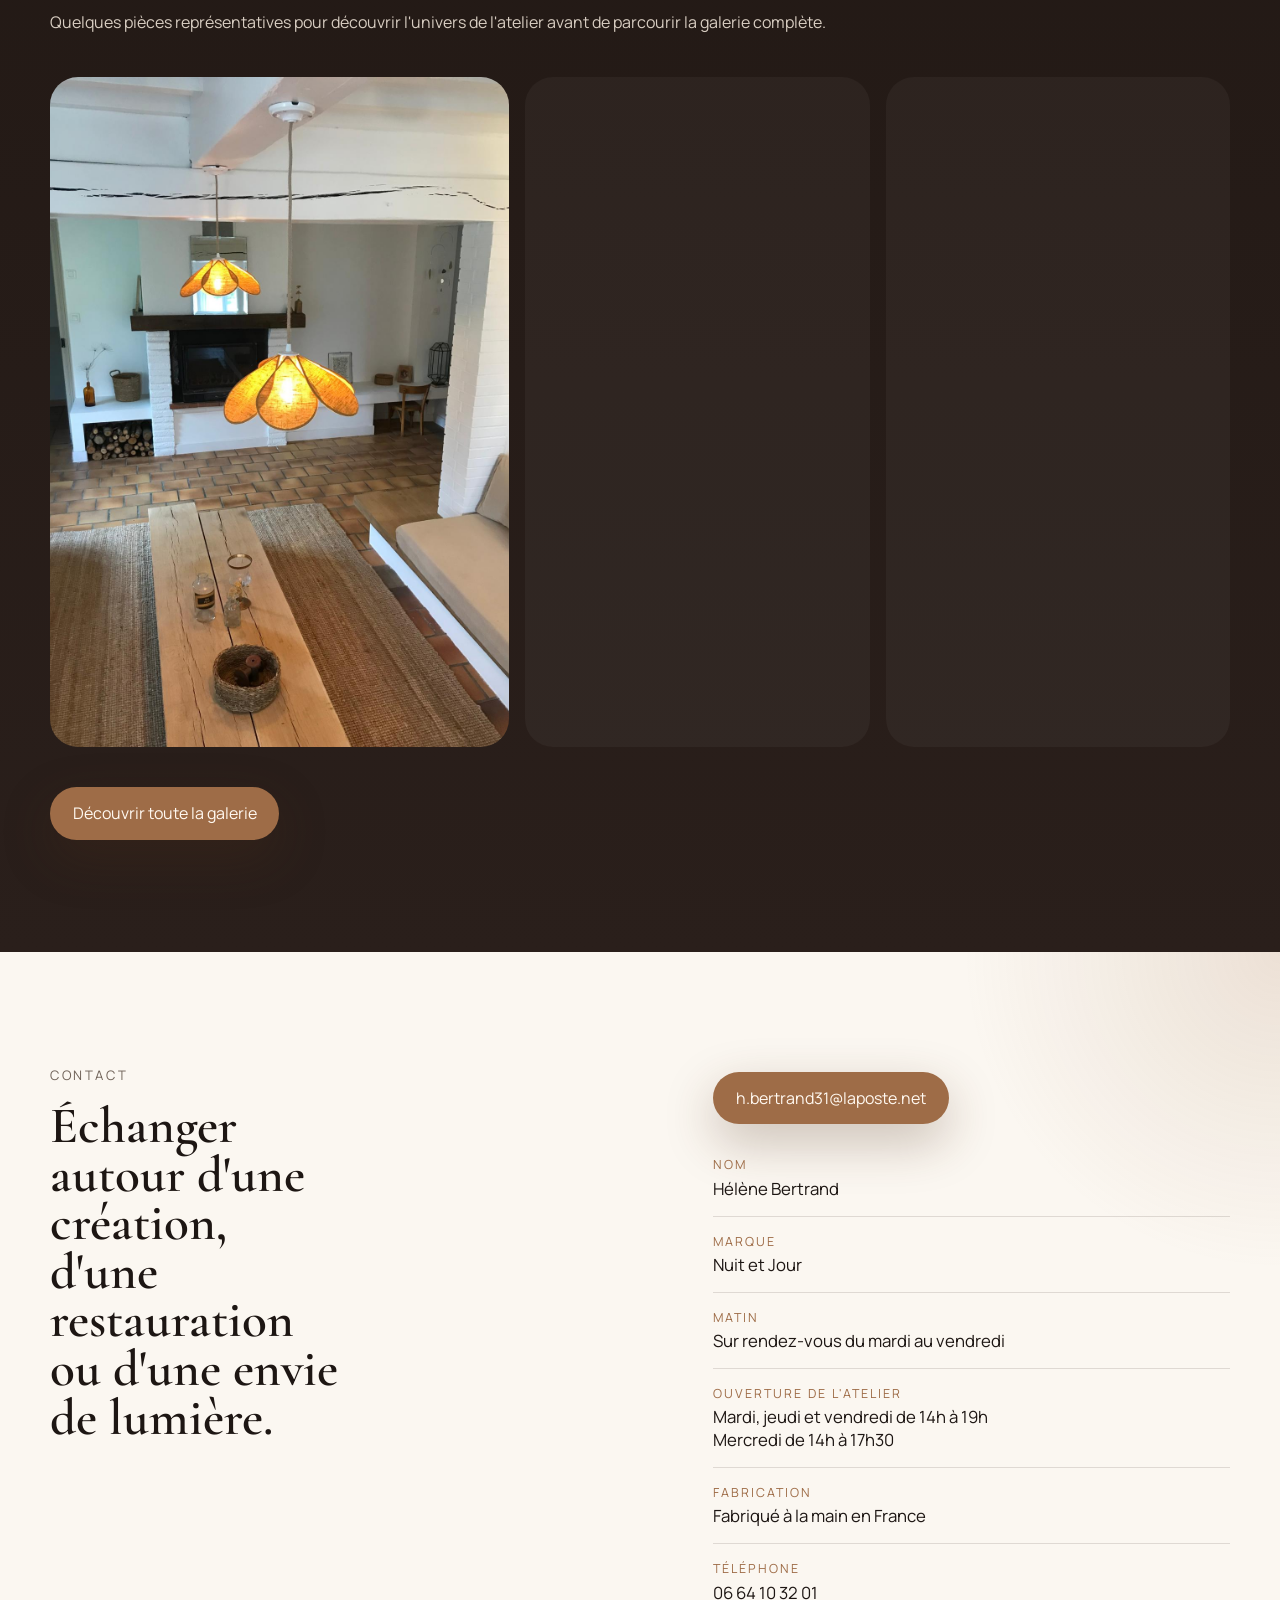
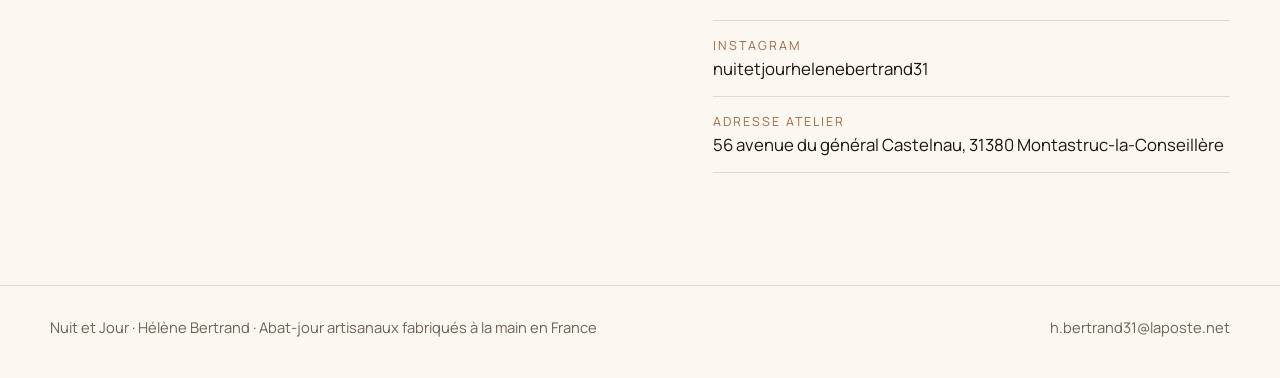
==== commit 8b65c9c4: "Mise à jour SEO du domaine" ====
--- a/index.html
+++ b/index.html
@@ -14,7 +14,7 @@
   >
   <meta name="robots" content="index, follow">
   <meta name="author" content="Hélène Bertrand">
-  <link rel="canonical" href="https://www.nuitetjour.fr/">
+  <link rel="canonical" href="https://nuitetjourhelenebertrand.fr/">
   <link rel="preconnect" href="https://fonts.googleapis.com">
   <link rel="preconnect" href="https://fonts.gstatic.com" crossorigin>
   <link
@@ -29,7 +29,7 @@
     property="og:description"
     content="Abat-jour sur mesure, rénovation d'abat-jour et créations artisanales signés Hélène Bertrand, fabriqués à la main en France."
   >
-  <meta property="og:url" content="https://www.nuitetjour.fr/">
+  <meta property="og:url" content="https://nuitetjourhelenebertrand.fr/">
   <meta
     property="og:image"
     content="https://images.unsplash.com/photo-1513694203232-719a280e022f?auto=format&fit=crop&w=1600&q=80"
@@ -64,7 +64,7 @@
         "name": "Hélène Bertrand"
       },
       "email": "h.bertrand31@laposte.net",
-      "url": "https://www.nuitetjour.fr/",
+      "url": "https://nuitetjourhelenebertrand.fr/",
       "areaServed": "France"
     }
   </script>
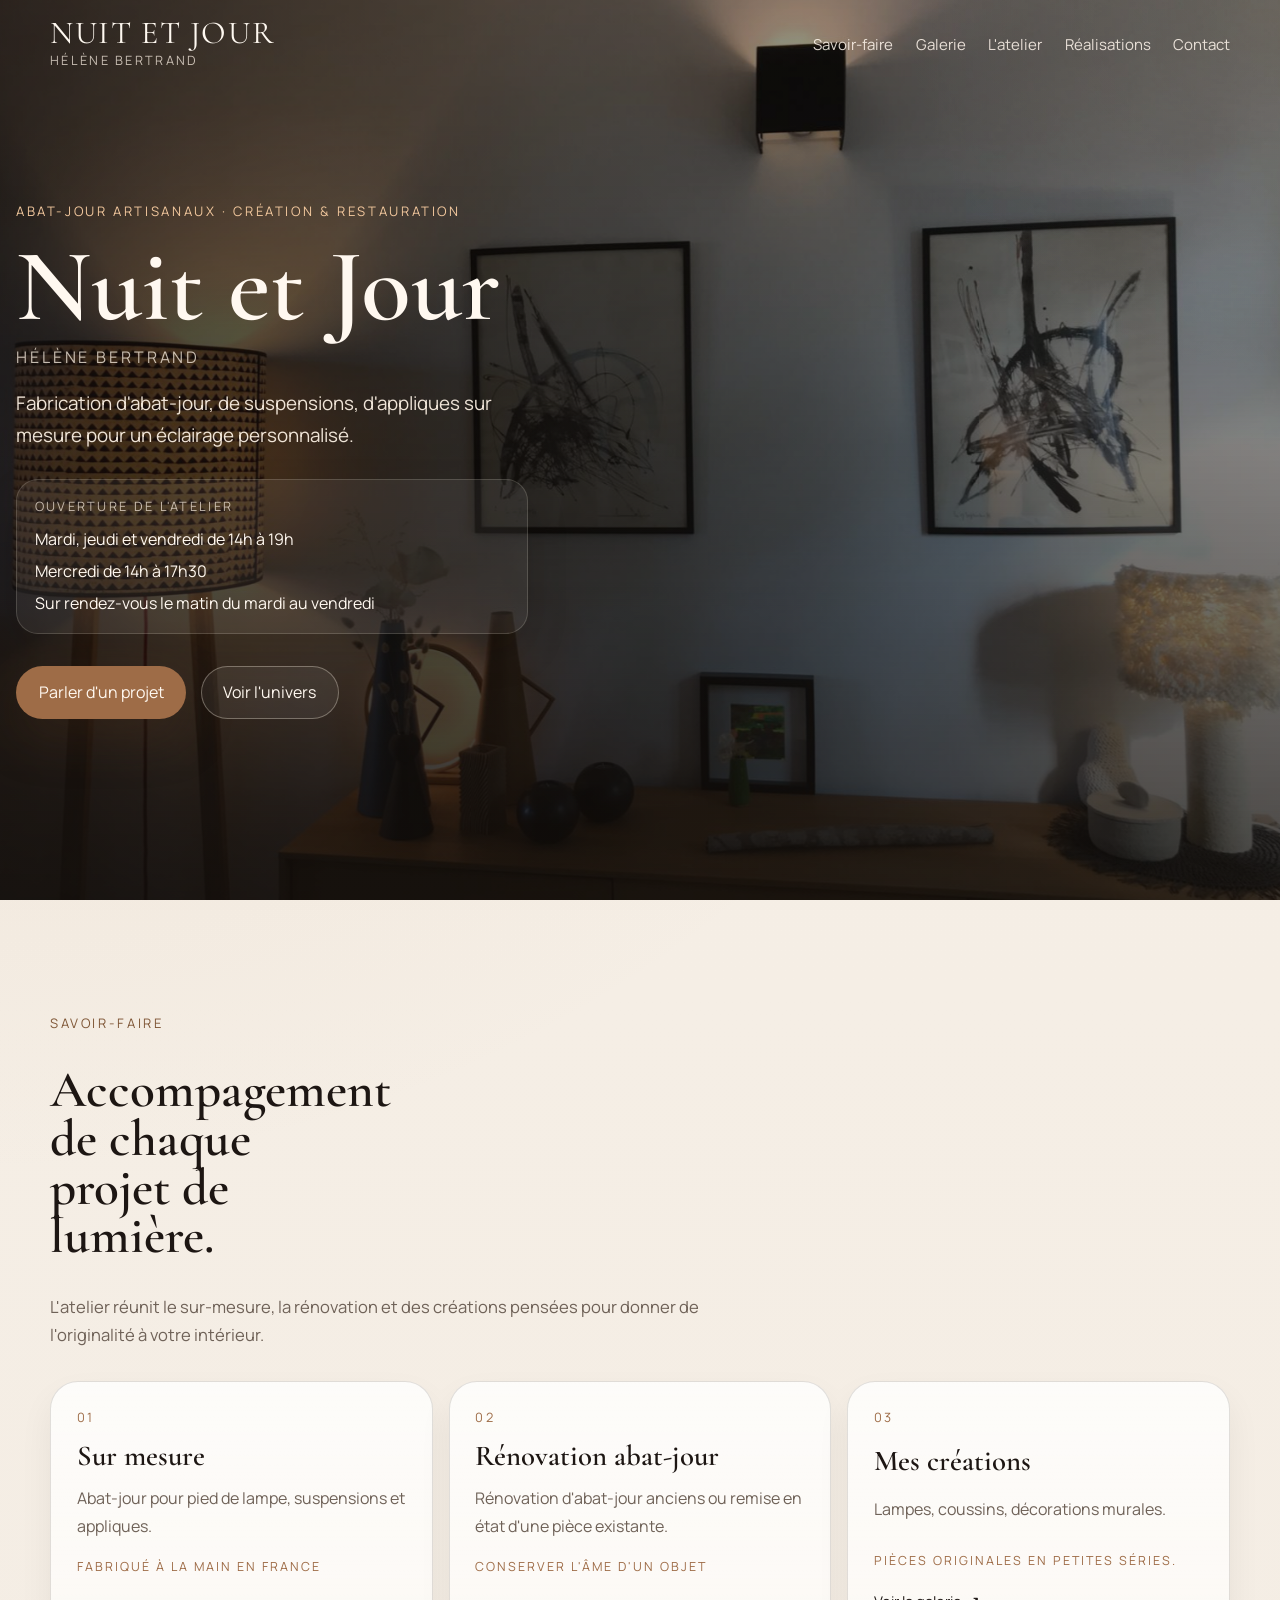
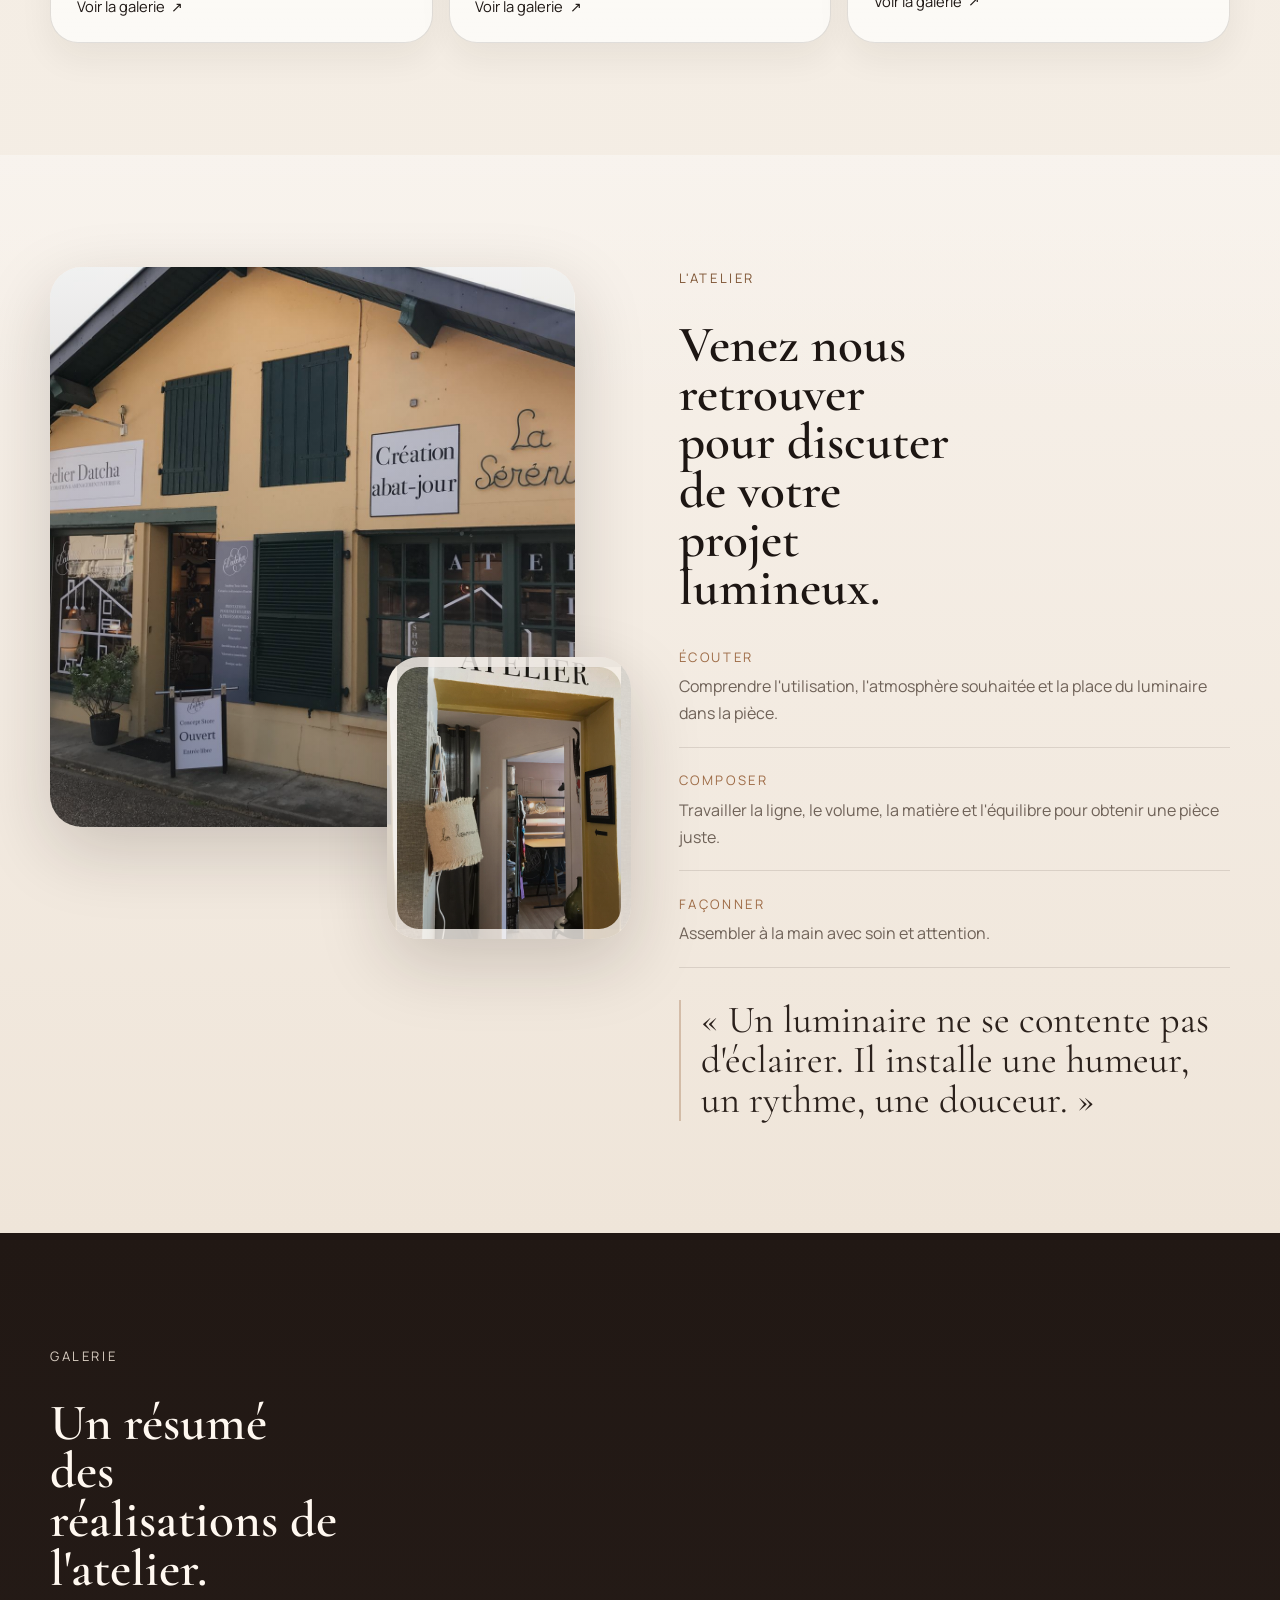
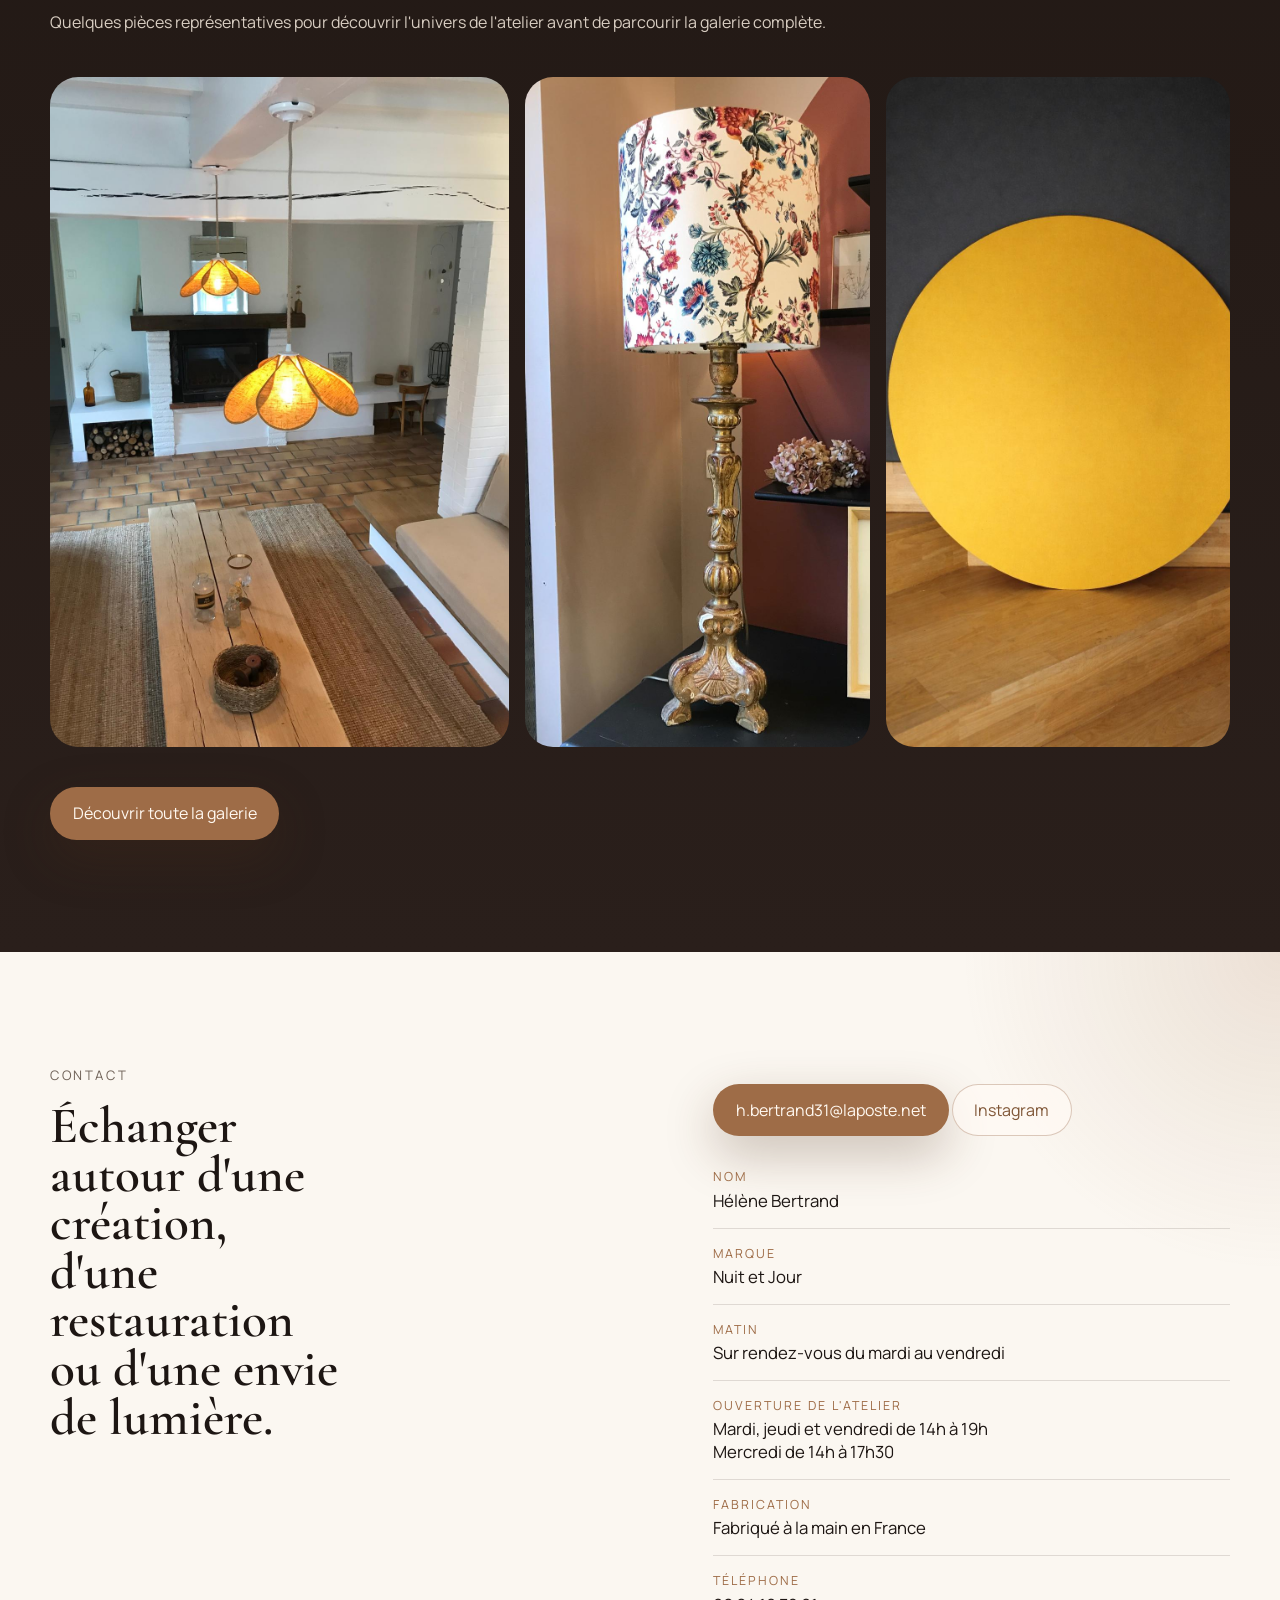
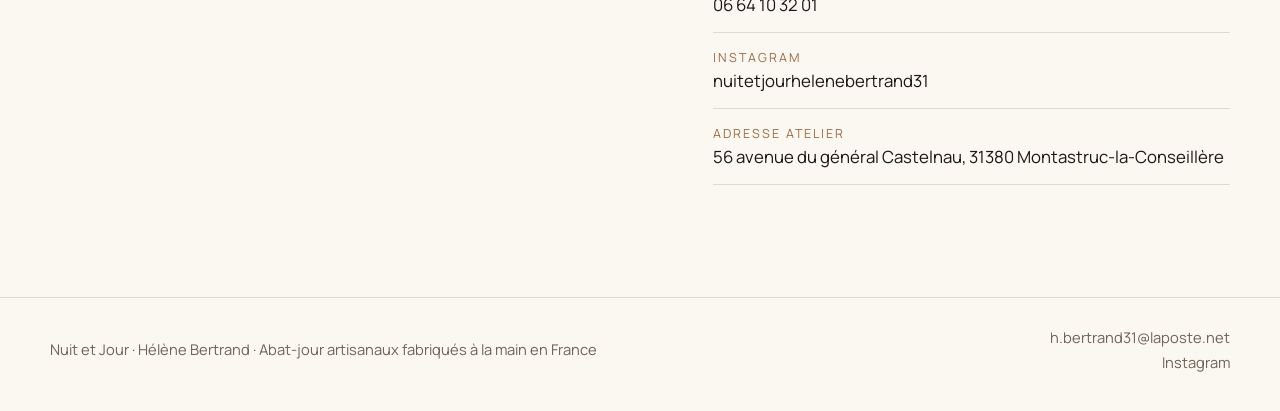
==== commit 8c40828b: "Ajout du lien Instagram" ====
--- a/index.html
+++ b/index.html
@@ -274,6 +274,15 @@
 
         <div class="contact-details" data-reveal>
           <a class="button button-primary" href="mailto:h.bertrand31@laposte.net">h.bertrand31@laposte.net</a>
+          <a
+            class="button button-instagram"
+            href="https://www.instagram.com/nuitetjourhelenebertrand31/"
+            target="_blank"
+            rel="noopener noreferrer"
+            aria-label="Ouvrir le compte Instagram Nuit et Jour dans un nouvel onglet"
+          >
+            Instagram
+          </a>
           <dl class="contact-list">
             <div>
               <dt>Nom</dt>
@@ -301,7 +310,15 @@
             </div>
             <div>
               <dt>Instagram</dt>
-              <dd>nuitetjourhelenebertrand31</dd>
+              <dd>
+                <a
+                  href="https://www.instagram.com/nuitetjourhelenebertrand31/"
+                  target="_blank"
+                  rel="noopener noreferrer"
+                >
+                  nuitetjourhelenebertrand31
+                </a>
+              </dd>
             </div>
             <div>
               <dt>Adresse atelier</dt>
@@ -318,6 +335,7 @@
       <p>Nuit et Jour · Hélène Bertrand · Abat-jour artisanaux fabriqués à la main en France</p>
       <div class="footer-contact">
         <a href="mailto:h.bertrand31@laposte.net">h.bertrand31@laposte.net</a>
+        <a href="https://www.instagram.com/nuitetjourhelenebertrand31/" target="_blank" rel="noopener noreferrer">Instagram</a>
       </div>
     </div>
   </footer>
--- a/styles.css
+++ b/styles.css
@@ -310,6 +310,19 @@
 .button-primary:hover,
 .button-primary:focus-visible {
   background: var(--accent-strong);
+}
+
+.button-instagram {
+  margin-top: 0.75rem;
+  color: var(--accent-strong);
+  border-color: rgba(130, 74, 39, 0.28);
+  background: rgba(255, 250, 244, 0.72);
+}
+
+.button-instagram:hover,
+.button-instagram:focus-visible {
+  border-color: var(--accent);
+  background: #fffaf4;
 }
 
 .button-secondary {
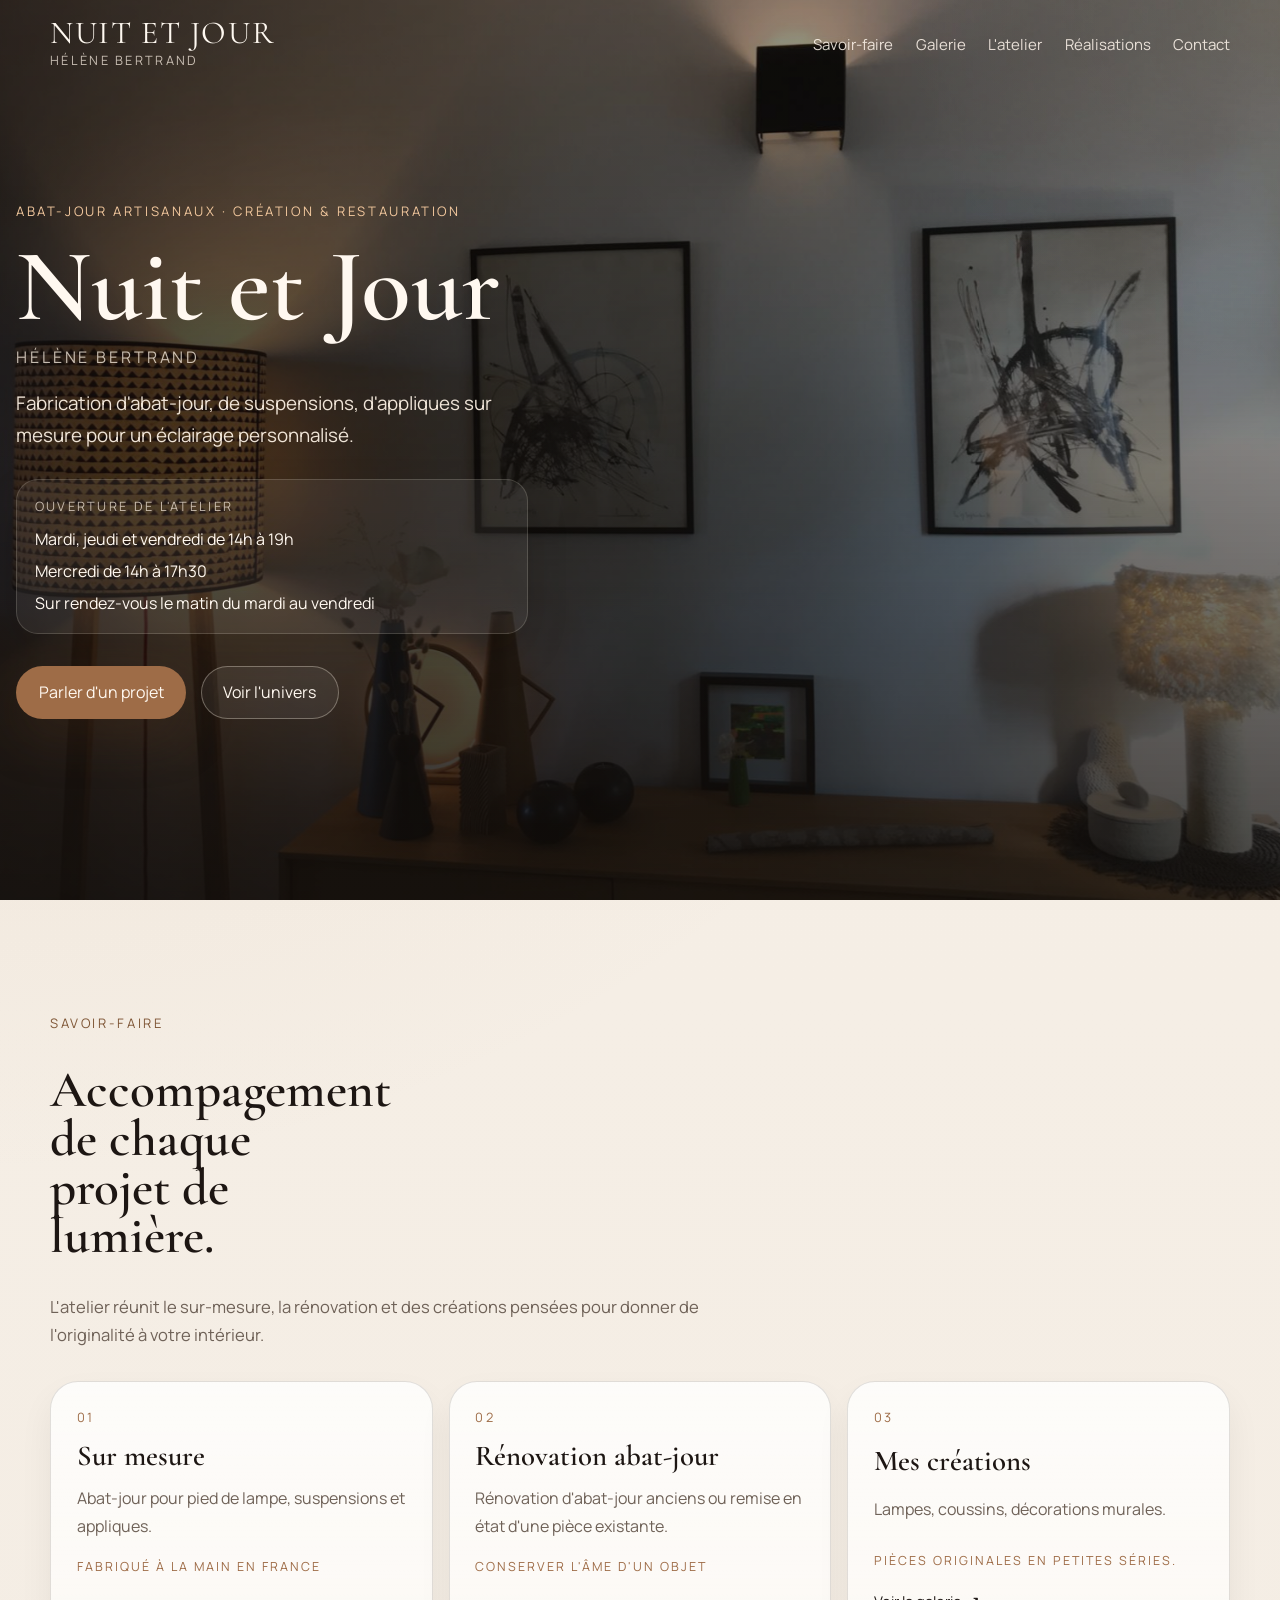
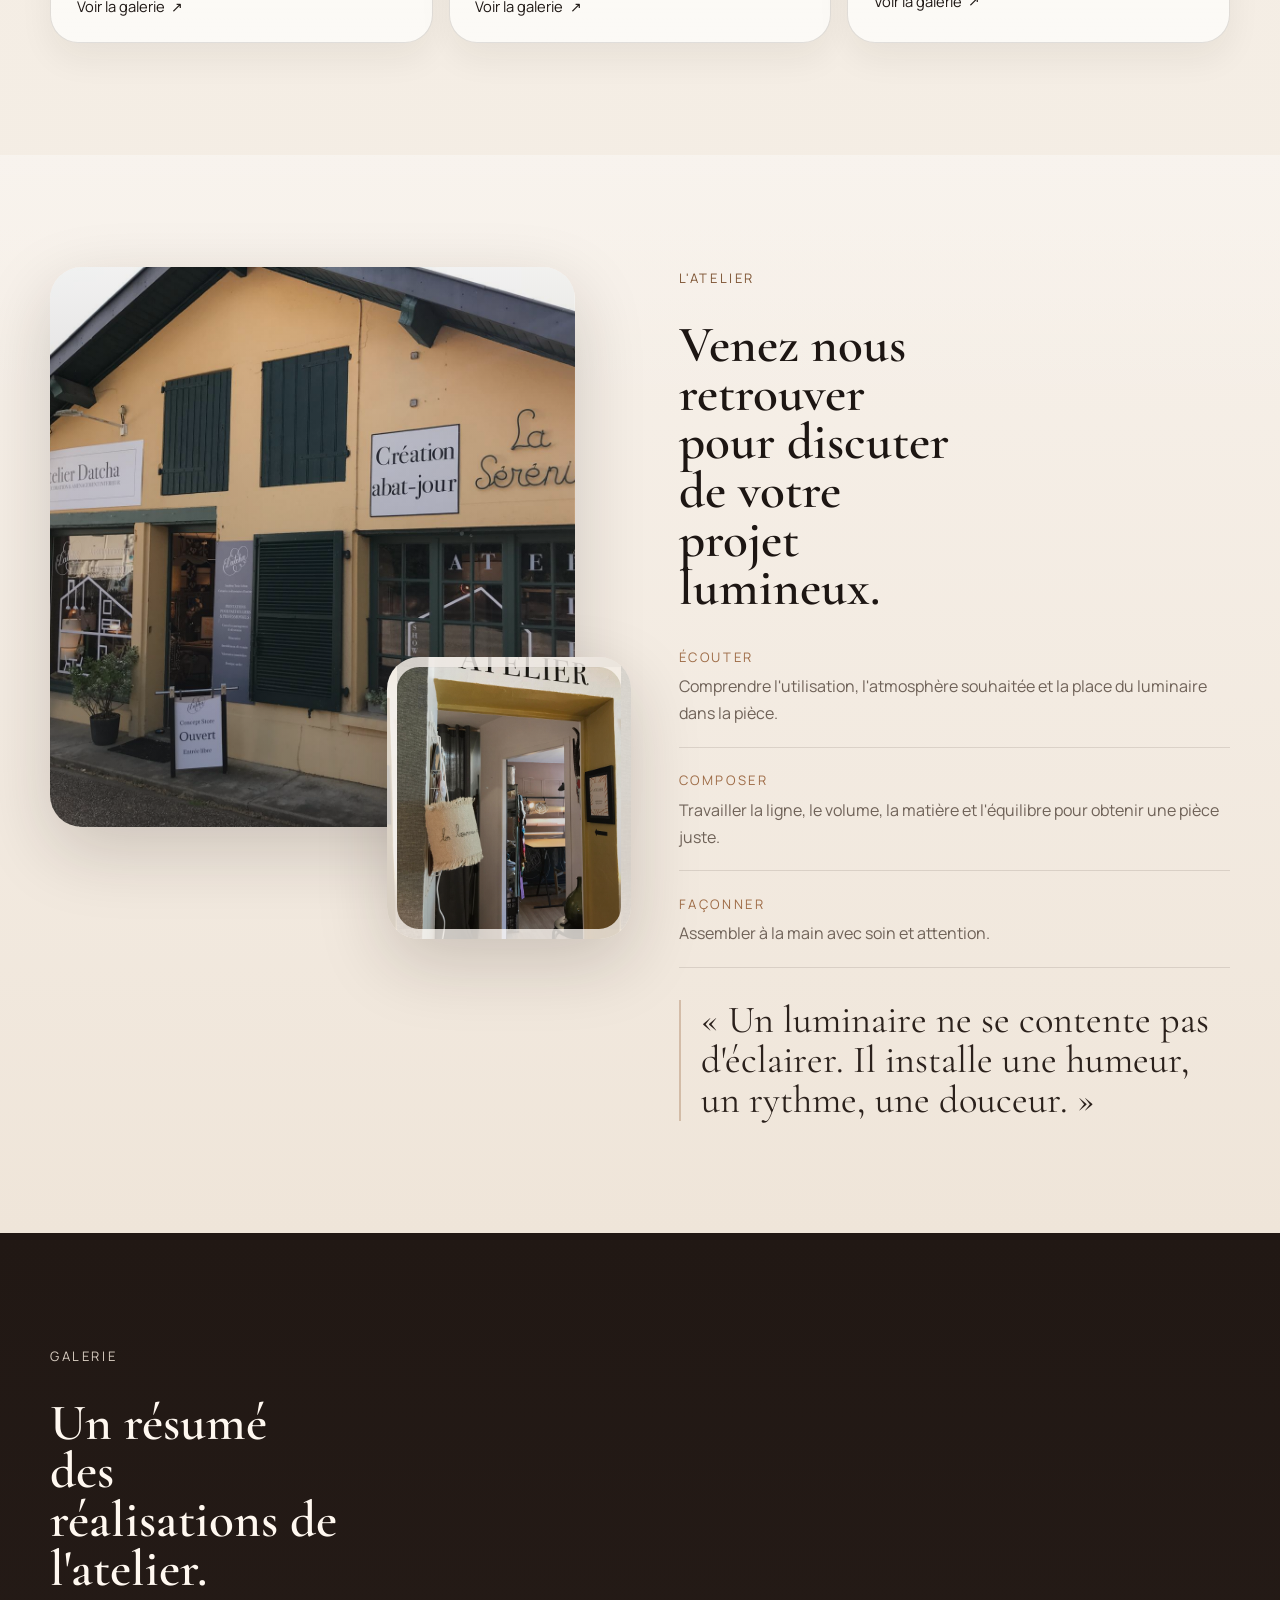
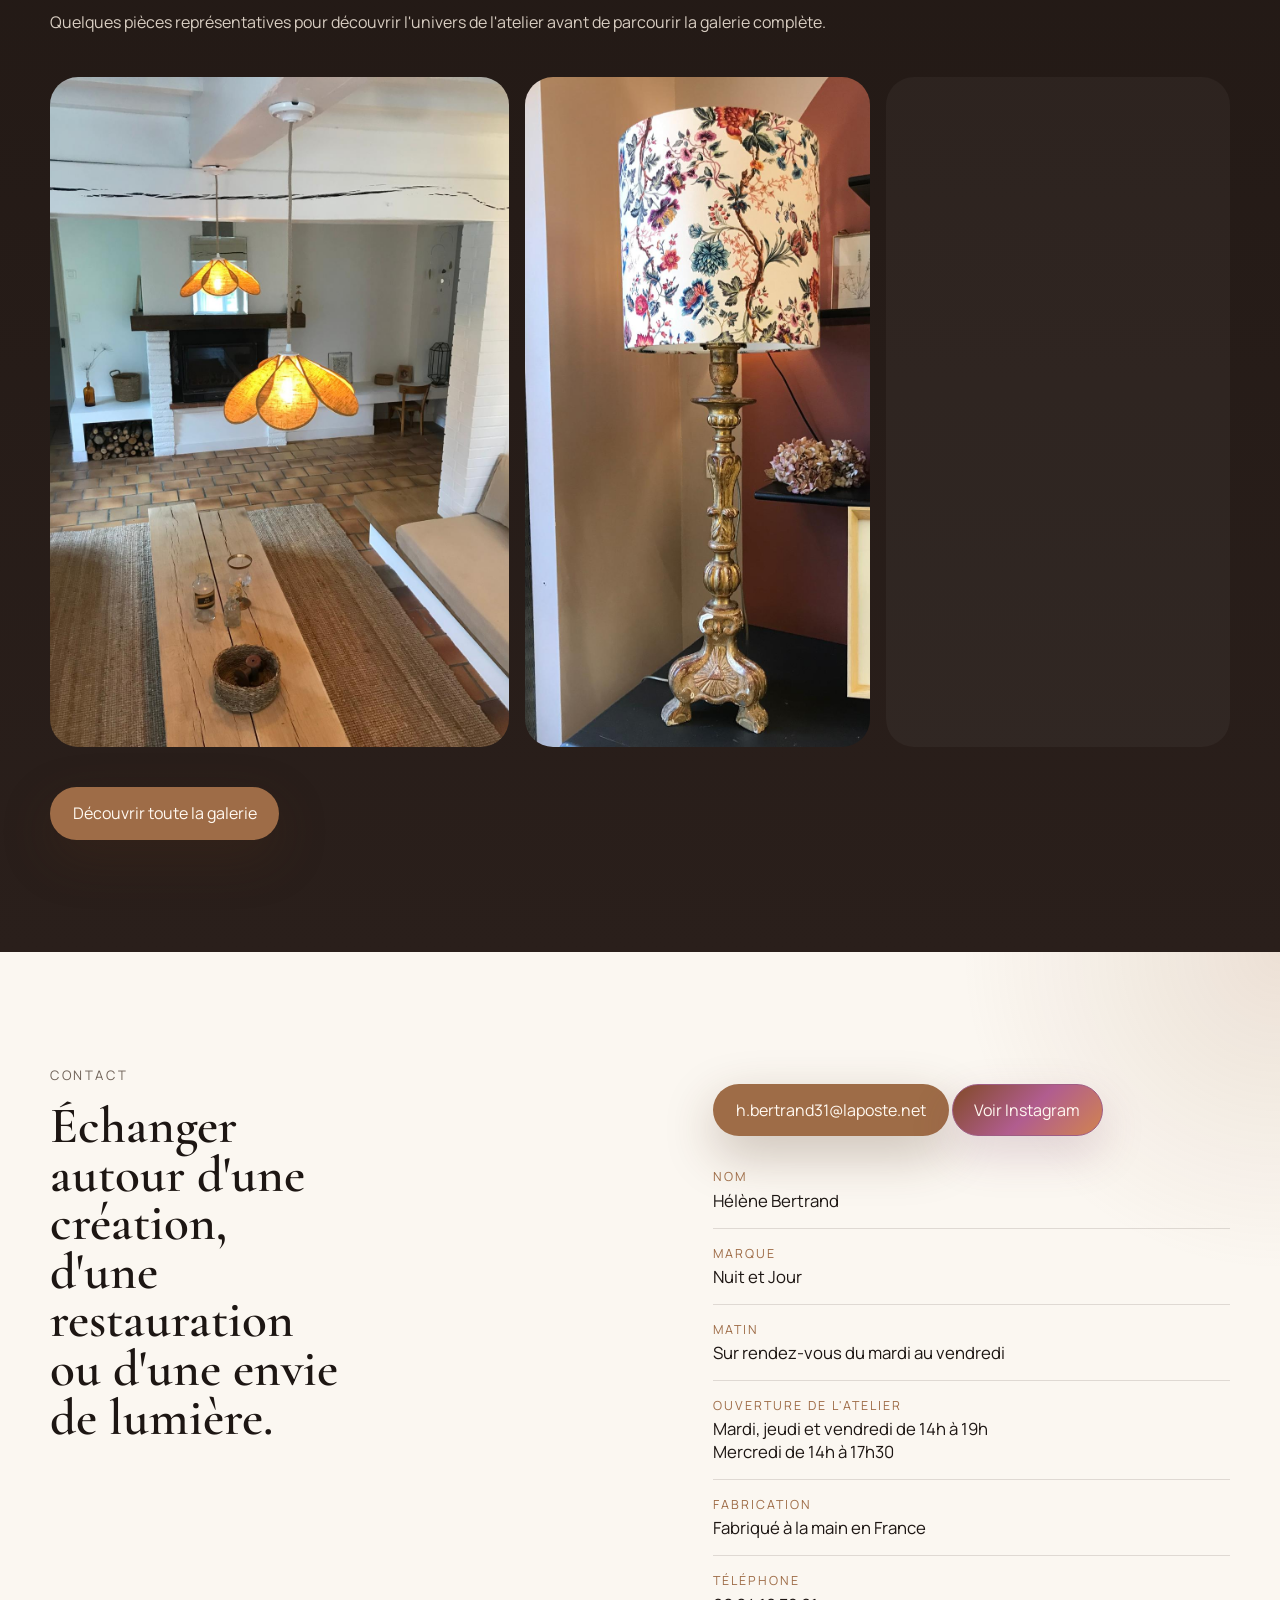
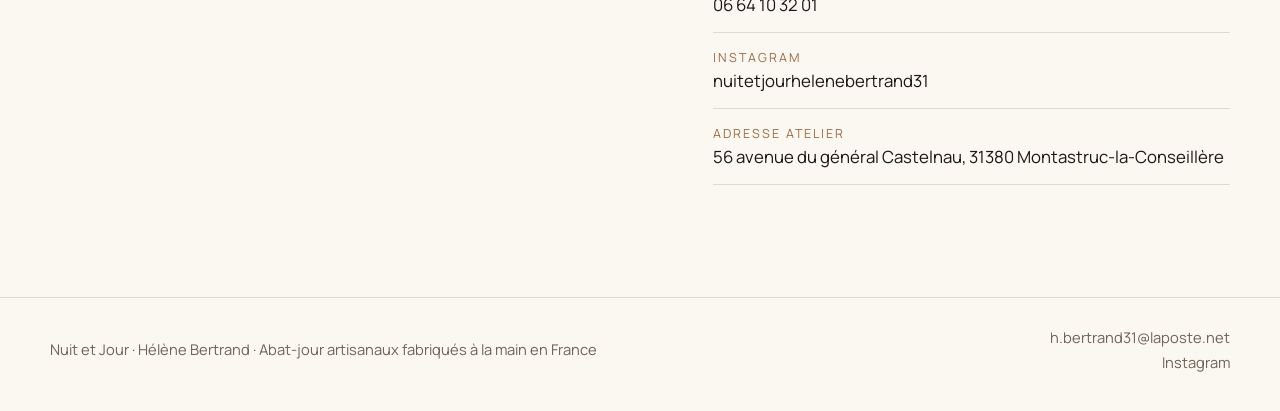
==== commit 72e9e6f2: "Amelioration du bouton Instagram" ====
--- a/index.html
+++ b/index.html
@@ -281,7 +281,7 @@
             rel="noopener noreferrer"
             aria-label="Ouvrir le compte Instagram Nuit et Jour dans un nouvel onglet"
           >
-            Instagram
+            Voir Instagram
           </a>
           <dl class="contact-list">
             <div>
--- a/styles.css
+++ b/styles.css
@@ -314,15 +314,16 @@
 
 .button-instagram {
   margin-top: 0.75rem;
-  color: var(--accent-strong);
-  border-color: rgba(130, 74, 39, 0.28);
-  background: rgba(255, 250, 244, 0.72);
+  color: #fff8f0;
+  border-color: #9f5d84;
+  background: linear-gradient(135deg, #824a27 0%, #b15d8f 52%, #d1844f 100%);
+  box-shadow: 0 18px 46px rgba(117, 55, 88, 0.2);
 }
 
 .button-instagram:hover,
 .button-instagram:focus-visible {
-  border-color: var(--accent);
-  background: #fffaf4;
+  border-color: #b15d8f;
+  background: linear-gradient(135deg, #6f3e22 0%, #a34f82 52%, #c57643 100%);
 }
 
 .button-secondary {
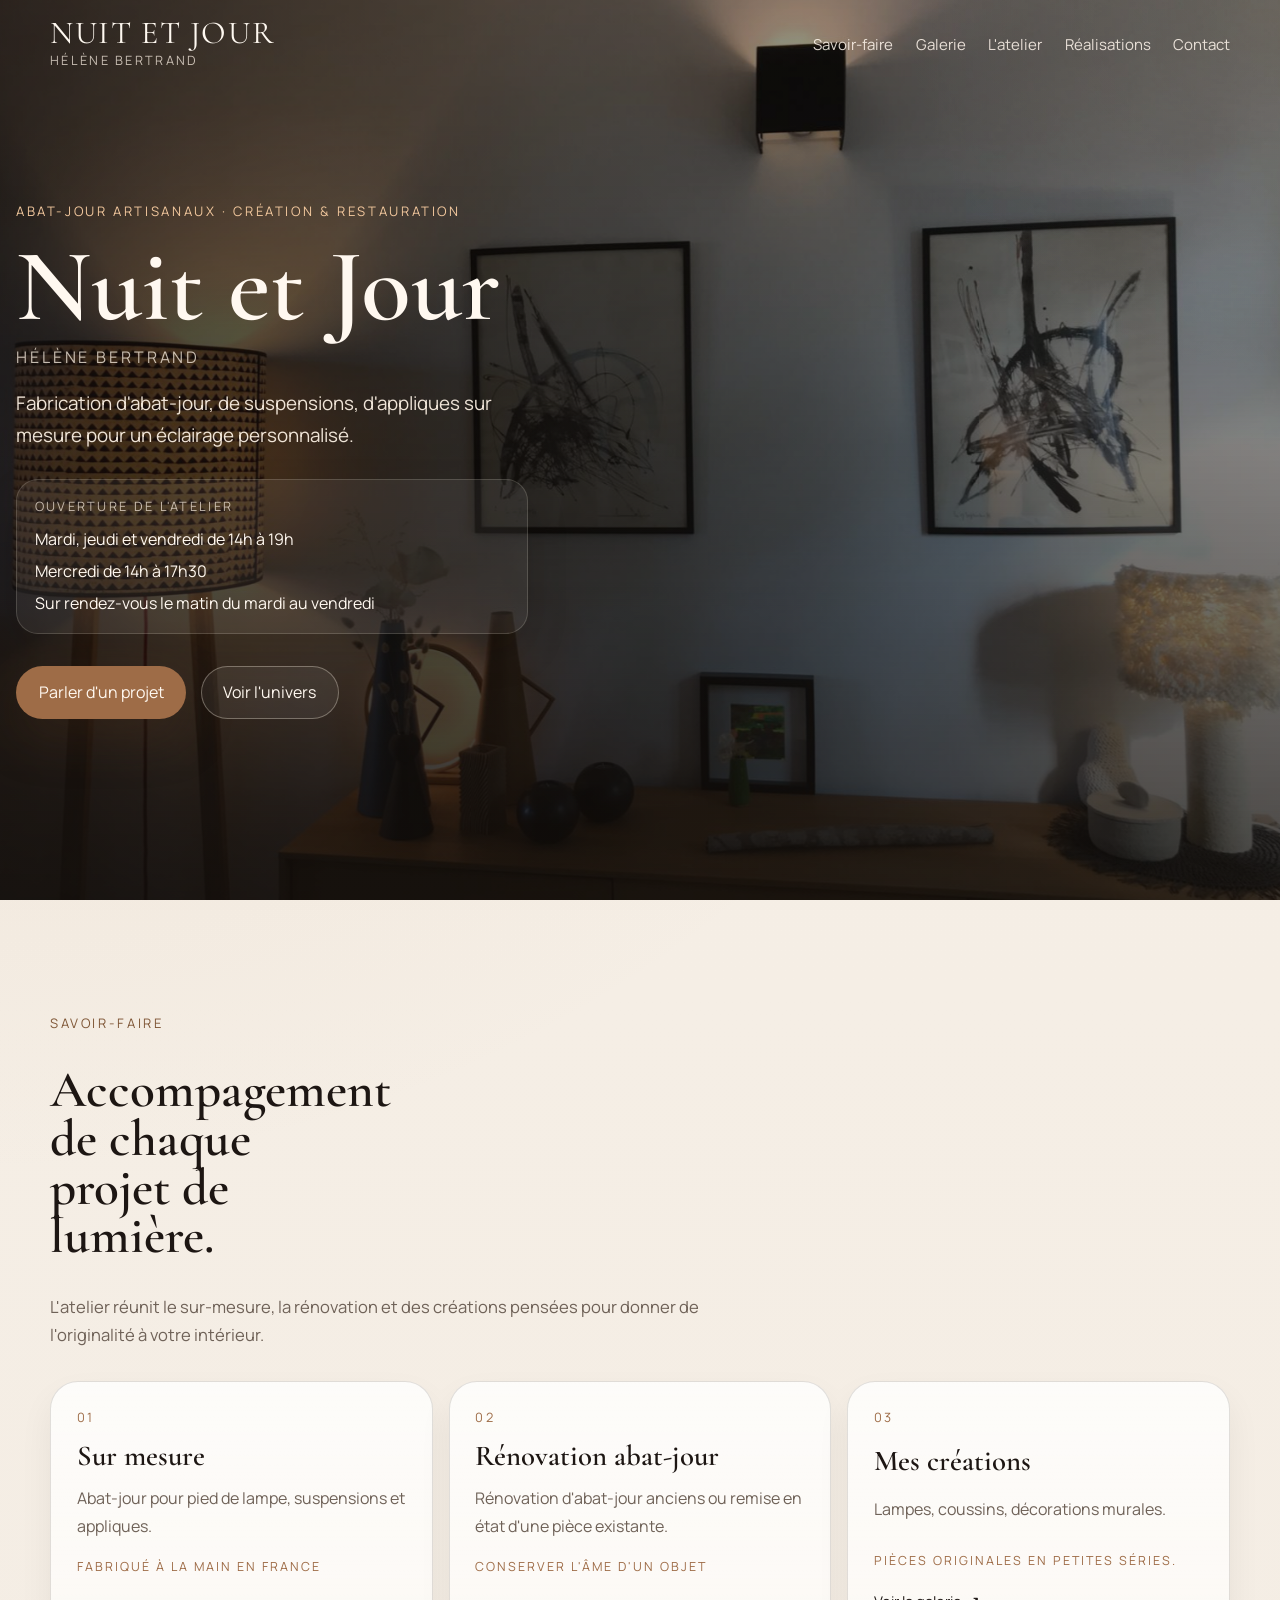
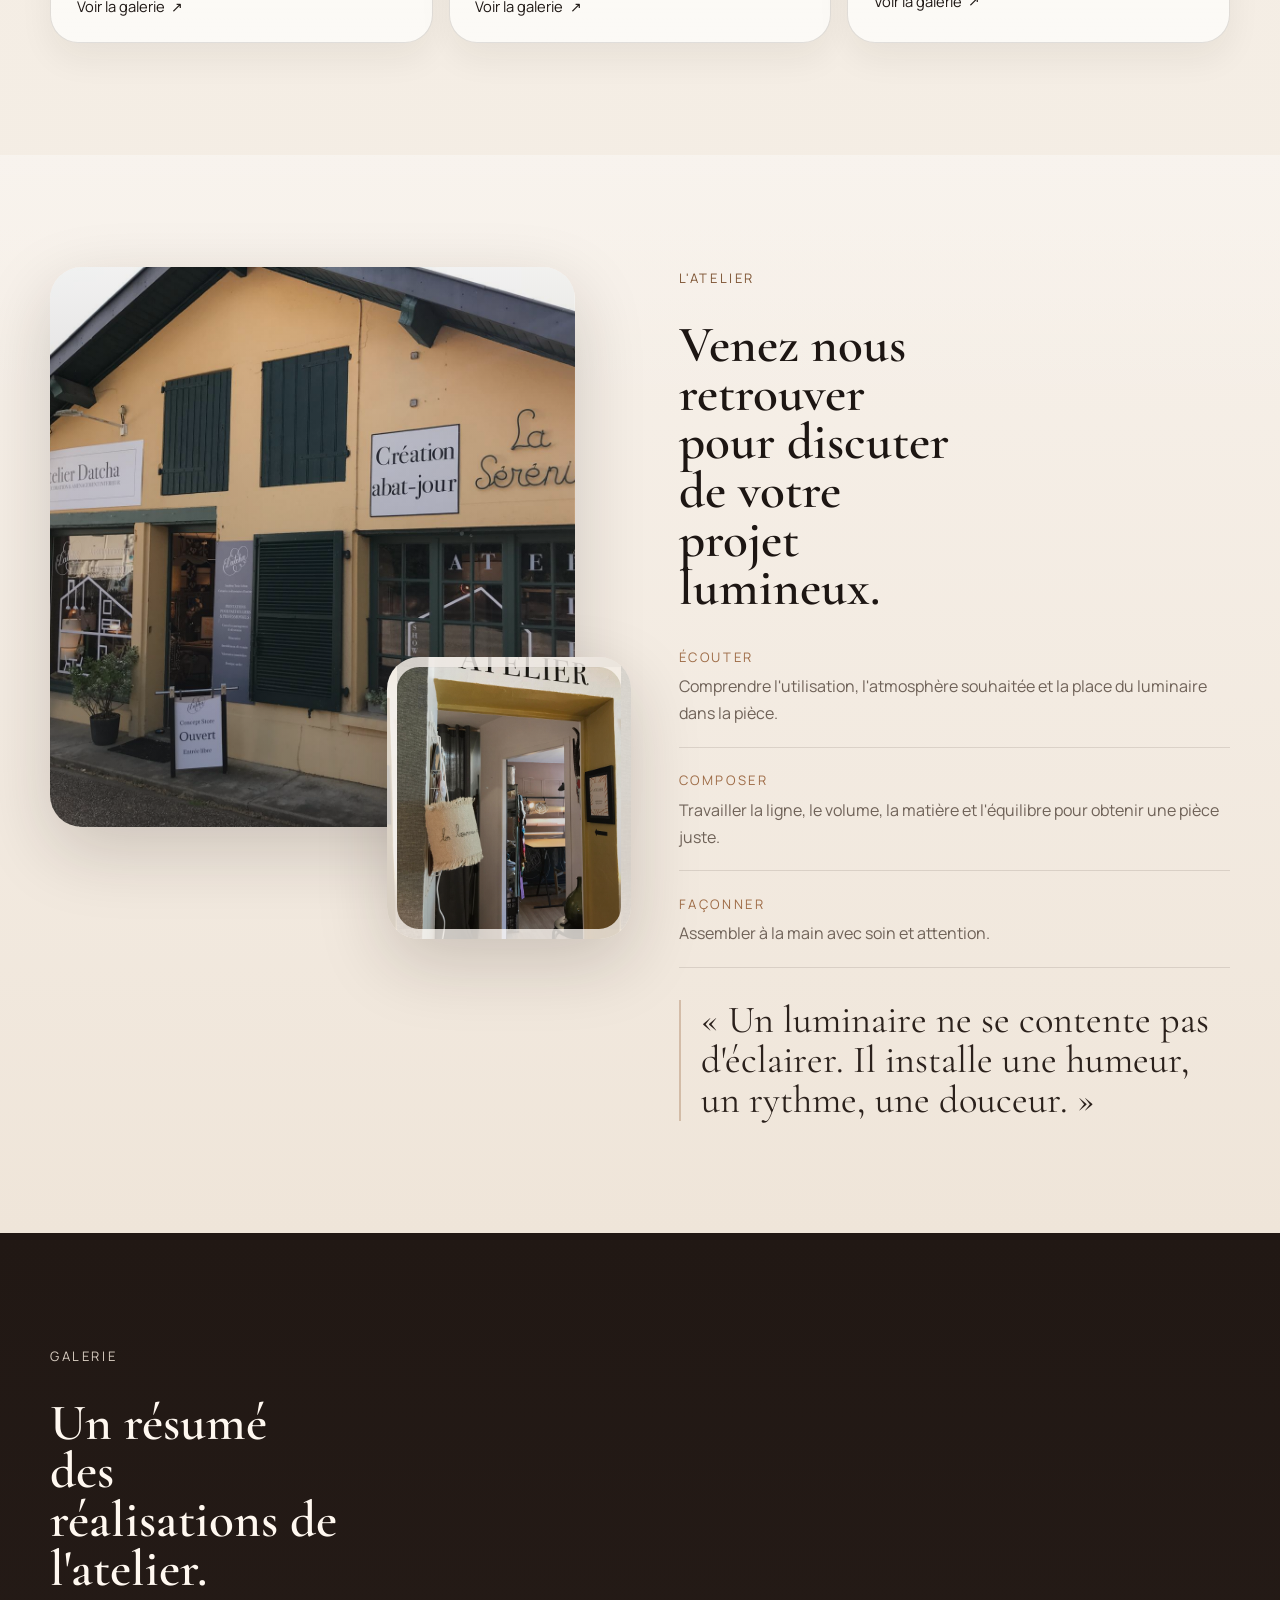
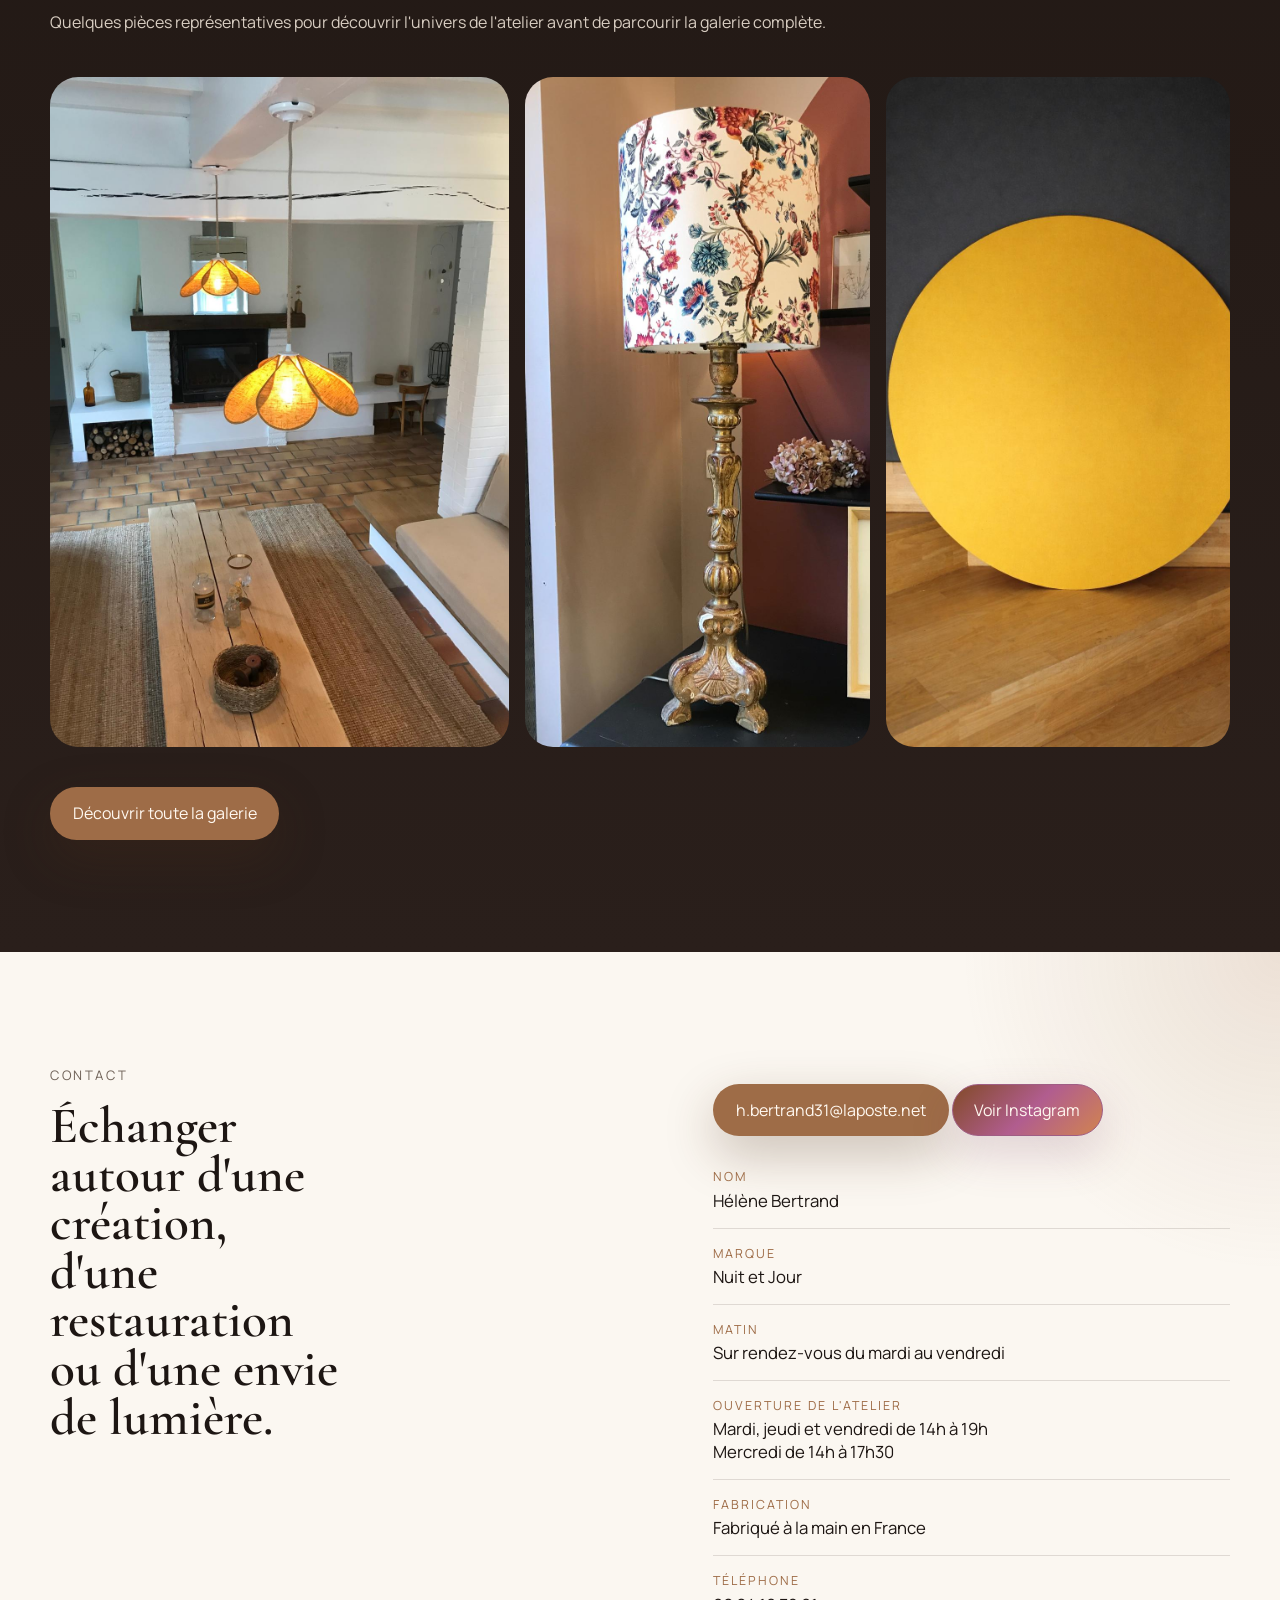
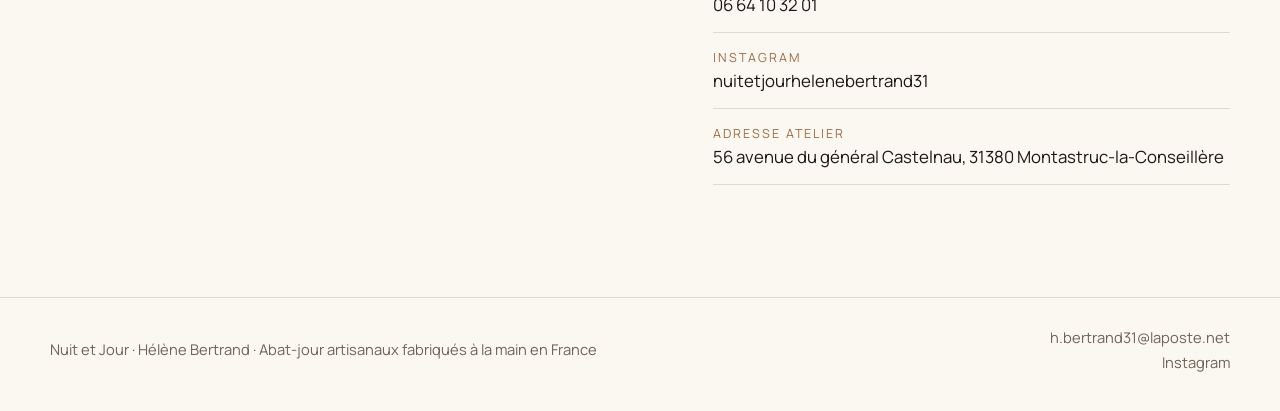
==== commit 5f4b6df5: "Ajout icone du site" ====
--- a/index.html
+++ b/index.html
@@ -68,7 +68,10 @@
       "areaServed": "France"
     }
   </script>
-  <link rel="stylesheet" href="styles.css">
+  <link rel="icon" type="image/png" sizes="32x32" href="assets/images/favicon/abat-jour-32.png">
+  <link rel="icon" type="image/png" sizes="192x192" href="assets/images/favicon/abat-jour-192.png">
+  <link rel="apple-touch-icon" sizes="180x180" href="assets/images/favicon/abat-jour-180.png">
+  <link rel="stylesheet" href="styles.css?v=2">
 </head>
 <body>
   <header class="site-header" id="top">
